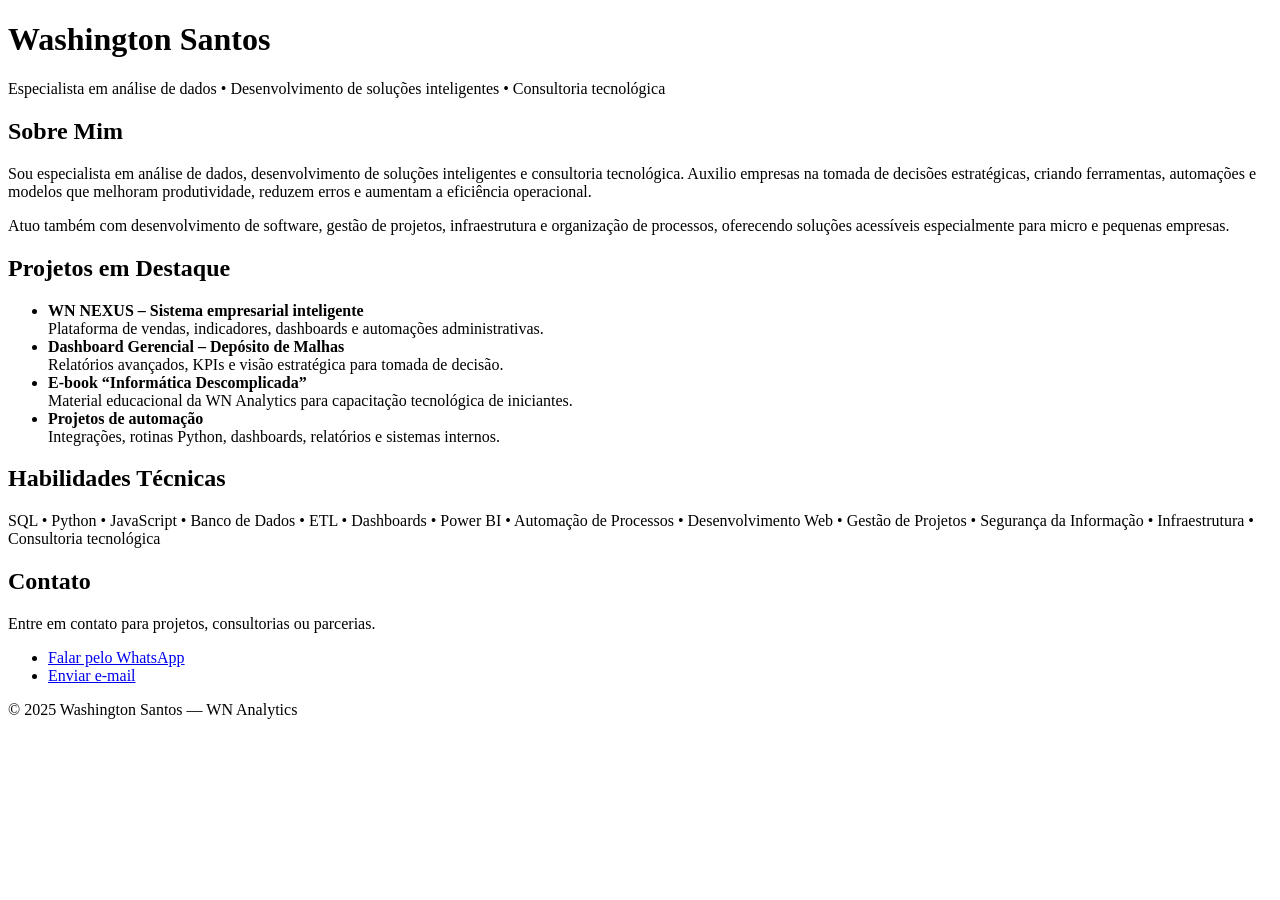
==== portfolio.html @ 23e34a41 "ajuste no portifólio" ====
<!DOCTYPE html>
<html lang="pt-BR">
  <head>
    <meta charset="UTF-8" />
    <meta name="viewport" content="width=device-width, initial-scale=1.0" />
    <title>Portfólio – Washington Santos</title>

    <!-- Fonte e CSS externo -->
    <link
      href="https://fonts.googleapis.com/css2?family=Inter:wght@300;400;500;700&display=swap"
      rel="stylesheet"
    />
    <link rel="stylesheet" href="portfolio.css" />
  </head>

  <body>
    <!-- Cabeçalho -->
    <header>
      <div class="container">
        <h1>Washington Santos</h1>
        <p>
          Especialista em análise de dados • Desenvolvimento de soluções
          inteligentes • Consultoria tecnológica
        </p>
      </div>
    </header>

    <!-- Conteúdo -->
    <main class="container">
      <!-- Sobre Mim -->
      <section>
        <h2>Sobre Mim</h2>
        <p>
          Sou especialista em análise de dados, desenvolvimento de soluções
          inteligentes e consultoria tecnológica. Auxilio empresas na tomada de
          decisões estratégicas, criando ferramentas, automações e modelos que
          melhoram produtividade, reduzem erros e aumentam a eficiência
          operacional.
        </p>

        <p>
          Atuo também com desenvolvimento de software, gestão de projetos,
          infraestrutura e organização de processos, oferecendo soluções
          acessíveis especialmente para micro e pequenas empresas.
        </p>
      </section>

      <!-- Projetos em Destaque -->
      <section>
        <h2>Projetos em Destaque</h2>

        <ul>
          <li>
            <strong>WN NEXUS – Sistema empresarial inteligente</strong><br />
            Plataforma de vendas, indicadores, dashboards e automações
            administrativas.
          </li>

          <li>
            <strong>Dashboard Gerencial – Depósito de Malhas</strong><br />
            Relatórios avançados, KPIs e visão estratégica para tomada de
            decisão.
          </li>

          <li>
            <strong>E-book “Informática Descomplicada”</strong><br />
            Material educacional da WN Analytics para capacitação tecnológica de
            iniciantes.
          </li>

          <li>
            <strong>Projetos de automação</strong><br />
            Integrações, rotinas Python, dashboards, relatórios e sistemas
            internos.
          </li>
        </ul>
      </section>

      <!-- Habilidades -->
      <section>
        <h2>Habilidades Técnicas</h2>
        <p>
          SQL • Python • JavaScript • Banco de Dados • ETL • Dashboards • Power
          BI • Automação de Processos • Desenvolvimento Web • Gestão de Projetos
          • Segurança da Informação • Infraestrutura • Consultoria tecnológica
        </p>
      </section>

      <!-- Contato -->
      <section>
        <h2>Contato</h2>
        <p>Entre em contato para projetos, consultorias ou parcerias.</p>

        <ul>
          <li>
            <a href="https://wa.me/5581986939145" target="_blank"
              >Falar pelo WhatsApp</a
            >
          </li>
          <li><a href="mailto:wnanalytics@gmail.com">Enviar e-mail</a></li>
        </ul>
      </section>
    </main>

    <footer>© 2025 Washington Santos — WN Analytics</footer>
  </body>
</html>
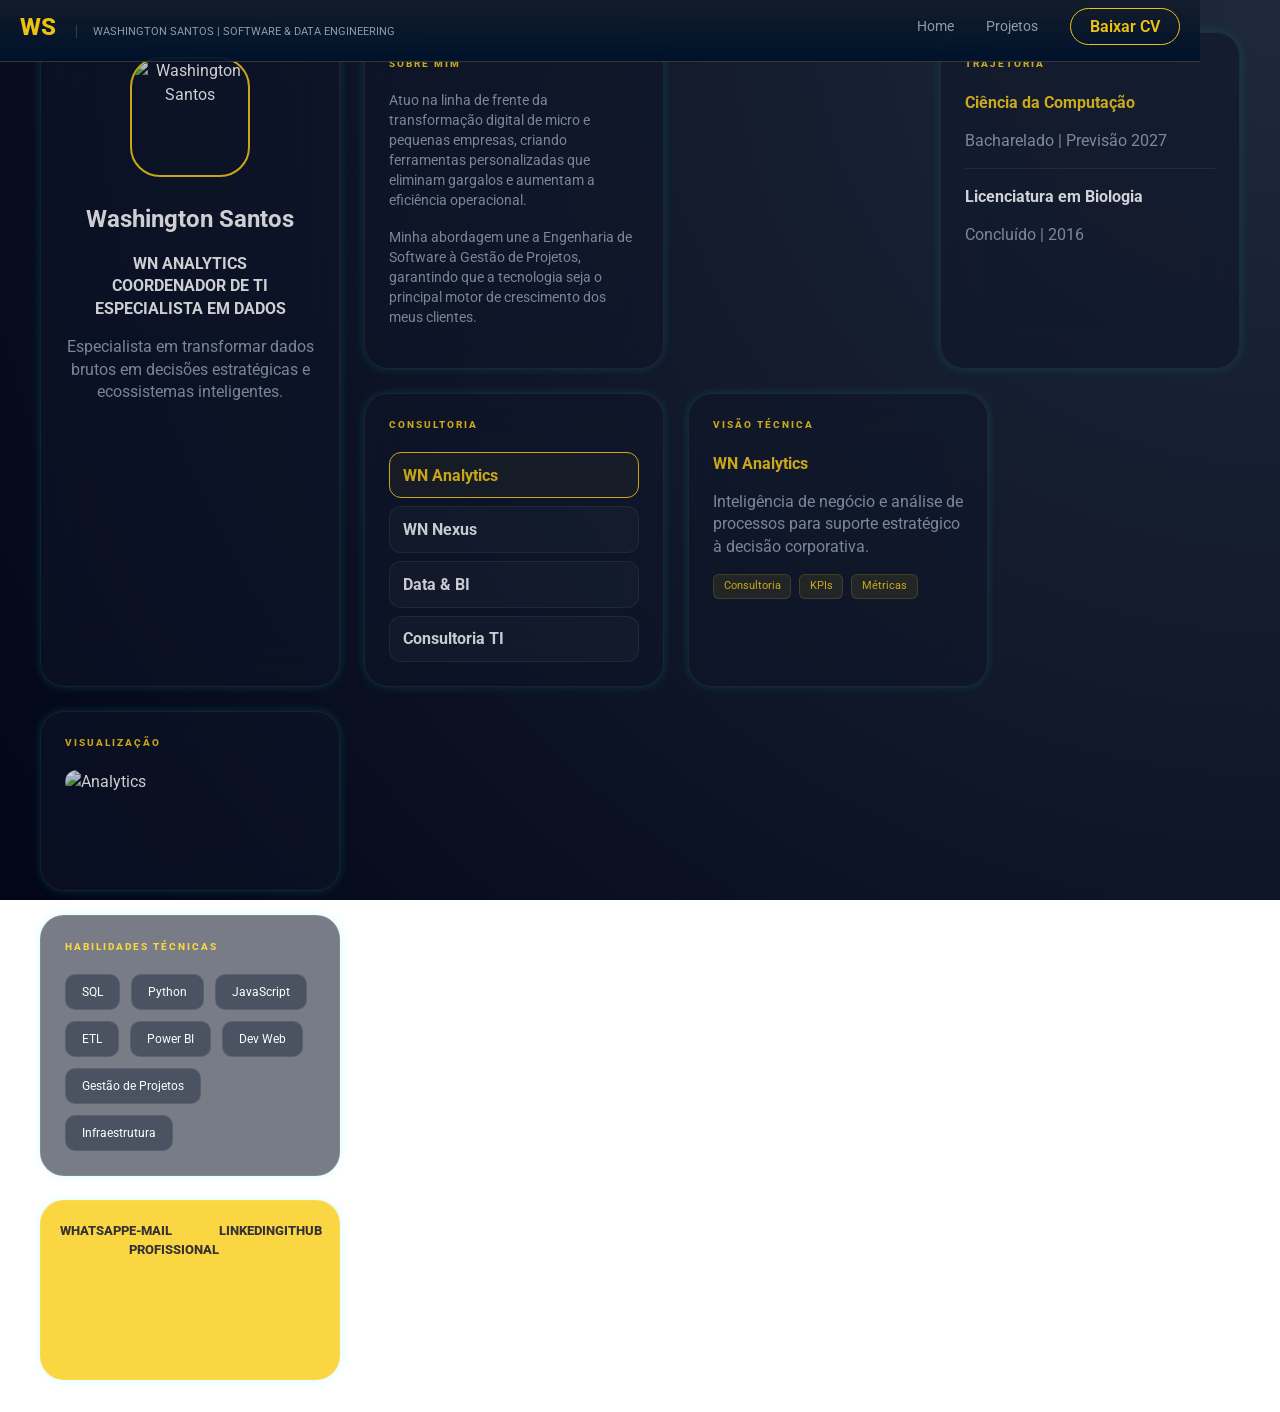
==== commit c9c84bd8: "AJUSTE PORTIFÓLIO" ====
--- a/portfolio.html
+++ b/portfolio.html
@@ -1,107 +1,130 @@
 <!DOCTYPE html>
-<html lang="pt-BR">
-  <head>
-    <meta charset="UTF-8" />
-    <meta name="viewport" content="width=device-width, initial-scale=1.0" />
-    <title>Portfólio – Washington Santos</title>
+<html lang="pt-br">
+<head>
+    <meta charset="UTF-8">
+    <meta name="viewport" content="width=device-width, initial-scale=1.0">
+    <title>Washington Santos | Software & Data Engineering</title>
+    <link href="https://fonts.googleapis.com/css2?family=Inter:wght@300;400;600;800&family=Roboto+Mono:wght@500&display=swap" rel="stylesheet">
+    <link rel="stylesheet" href="style.css">
+</head>
+<body>
 
-    <!-- Fonte e CSS externo -->
-    <link
-      href="https://fonts.googleapis.com/css2?family=Inter:wght@300;400;500;700&display=swap"
-      rel="stylesheet"
-    />
-    <link rel="stylesheet" href="portfolio.css" />
-  </head>
-
-  <body>
-    <!-- Cabeçalho -->
-    <header>
-      <div class="container">
-        <h1>Washington Santos</h1>
-        <p>
-          Especialista em análise de dados • Desenvolvimento de soluções
-          inteligentes • Consultoria tecnológica
-        </p>
-      </div>
+    <header class="navbar">
+        <div class="logo-area">
+            <span class="logo">WS</span>
+            <span class="title-divider">WASHINGTON SANTOS | SOFTWARE & DATA ENGINEERING</span>
+        </div>
+        <nav class="nav-links">
+            <a href="#">Home</a>
+            <a href="#">Projetos</a>
+            <button class="btn-cv">Baixar CV</button>
+        </nav>
     </header>
 
-    <!-- Conteúdo -->
-    <main class="container">
-      <!-- Sobre Mim -->
-      <section>
-        <h2>Sobre Mim</h2>
-        <p>
-          Sou especialista em análise de dados, desenvolvimento de soluções
-          inteligentes e consultoria tecnológica. Auxilio empresas na tomada de
-          decisões estratégicas, criando ferramentas, automações e modelos que
-          melhoram produtividade, reduzem erros e aumentam a eficiência
-          operacional.
-        </p>
+    <main class="bento-grid">
+        
+        <section class="card card-profile">
+            <div class="photo-container">
+                <img src="Img/Washington Santos.png" alt="Washington Santos" class="profile-img">
+            </div>
+            <h1>Washington Santos</h1>
+            <div class="subtitle">
+                <p>WN Analytics</p>
+                <p>Coordenador de TI</p>
+                <p>Especialista em Dados</p>
+            </div>
+            <p class="bio">Especialista em transformar dados brutos em decisões estratégicas e ecossistemas inteligentes.</p>
+        </section>
 
-        <p>
-          Atuo também com desenvolvimento de software, gestão de projetos,
-          infraestrutura e organização de processos, oferecendo soluções
-          acessíveis especialmente para micro e pequenas empresas.
-        </p>
-      </section>
+        <section class="card card-about">
+            <h2 class="label">Sobre Mim</h2>
+            <div class="about-content">
+                <p>Atuo na linha de frente da transformação digital de micro e pequenas empresas, criando ferramentas personalizadas que eliminam gargalos e aumentam a eficiência operacional.</p>
+                <p>Minha abordagem une a Engenharia de Software à Gestão de Projetos, garantindo que a tecnologia seja o principal motor de crescimento dos meus clientes.</p>
+            </div>
+        </section>
 
-      <!-- Projetos em Destaque -->
-      <section>
-        <h2>Projetos em Destaque</h2>
+        <section class="card card-education">
+            <h2 class="label">Trajetória</h2>
+            <div class="edu-item">
+                <h3 class="gold">Ciência da Computação</h3>
+                <p class="edu-meta">Bacharelado | Previsão 2027</p>
+            </div>
+            <div class="edu-divider"></div>
+            <div class="edu-item">
+                <h3>Licenciatura em Biologia</h3>
+                <p class="edu-meta">Concluído | 2016</p>
+            </div>
+        </section>
 
-        <ul>
-          <li>
-            <strong>WN NEXUS – Sistema empresarial inteligente</strong><br />
-            Plataforma de vendas, indicadores, dashboards e automações
-            administrativas.
-          </li>
+        <section class="card card-menu-projects">
+            <h2 class="label">Consultoria</h2>
+            <nav class="lista-clicavel">
+                <button class="project-btn active" onclick="showProject('analytics')">WN Analytics</button>
+                <button class="project-btn" onclick="showProject('nexus')">WN Nexus</button>
+                <button class="project-btn" onclick="showProject('bi')">Data & BI</button>
+                <button class="project-btn" onclick="showProject('infra')">Consultoria TI</button>
+            </nav>
+        </section>
 
-          <li>
-            <strong>Dashboard Gerencial – Depósito de Malhas</strong><br />
-            Relatórios avançados, KPIs e visão estratégica para tomada de
-            decisão.
-          </li>
+        <section class="card card-detalhes-tecnicos">
+            <h2 class="label">Visão Técnica</h2>
+            <div id="project-details">
+                <h3 class="gold">WN Analytics</h3>
+                <p class="project-desc">Inteligência de negócio e análise de processos para suporte estratégico à decisão corporativa.</p>
+                <div class="tech-stack-projeto">
+                    <div class="tags-mini">
+                        <span>Consultoria</span><span>KPIs</span><span>Métricas</span>
+                    </div>
+                </div>
+            </div>
+        </section>
 
-          <li>
-            <strong>E-book “Informática Descomplicada”</strong><br />
-            Material educacional da WN Analytics para capacitação tecnológica de
-            iniciantes.
-          </li>
+        <section class="card card-galeria">
+            <h2 class="label">Visualização</h2>
+            <div id="project-gallery" class="photo-grid">
+                <img src="Img/analytics-view.png" alt="Analytics" class="gallery-img">
+            </div>
+        </section>
 
-          <li>
-            <strong>Projetos de automação</strong><br />
-            Integrações, rotinas Python, dashboards, relatórios e sistemas
-            internos.
-          </li>
-        </ul>
-      </section>
+        <section class="card card-stack">
+            <h2 class="label">Habilidades Técnicas</h2>
+            <div class="tags-container">
+                <span>SQL</span><span>Python</span><span>JavaScript</span><span>ETL</span><span>Power BI</span>
+                <span>Dev Web</span><span>Gestão de Projetos</span><span>Infraestrutura</span>
+            </div>
+        </section>
 
-      <!-- Habilidades -->
-      <section>
-        <h2>Habilidades Técnicas</h2>
-        <p>
-          SQL • Python • JavaScript • Banco de Dados • ETL • Dashboards • Power
-          BI • Automação de Processos • Desenvolvimento Web • Gestão de Projetos
-          • Segurança da Informação • Infraestrutura • Consultoria tecnológica
-        </p>
-      </section>
+        <section class="card card-redes-footer">
+            <div class="redes-content">
+                <a href="#">WhatsApp</a>
+                <a href="#">E-mail Profissional</a>
+                <a href="#">LinkedIn</a>
+                <a href="#">GitHub</a>
+            </div>
+        </section>
 
-      <!-- Contato -->
-      <section>
-        <h2>Contato</h2>
-        <p>Entre em contato para projetos, consultorias ou parcerias.</p>
-
-        <ul>
-          <li>
-            <a href="https://wa.me/5581986939145" target="_blank"
-              >Falar pelo WhatsApp</a
-            >
-          </li>
-          <li><a href="mailto:wnanalytics@gmail.com">Enviar e-mail</a></li>
-        </ul>
-      </section>
     </main>
 
-    <footer>© 2025 Washington Santos — WN Analytics</footer>
-  </body>
-</html>
+    <script>
+        function showProject(name) {
+            const details = document.getElementById('project-details');
+            const gallery = document.getElementById('project-gallery');
+            document.querySelectorAll('.project-btn').forEach(btn => btn.classList.remove('active'));
+            event.currentTarget.classList.add('active');
+
+            const data = {
+                analytics: { title: "WN Analytics", desc: "Inteligência de negócio e análise estratégica corporativa.", tags: ["Métricas", "Processos"], img: "Img/analytics-view.png" },
+                nexus: { title: "WN Nexus", desc: "Sistema empresarial focado em Engenharia de Software e Gestão.", tags: ["Python", "SQL", "Flet"], img: "Img/nexus-view.png" },
+                bi: { title: "Data & BI", desc: "Soluções de ETL e dashboards de alta performance.", tags: ["Power BI", "Python", "ETL"], img: "Img/bi-view.png" },
+                infra: { title: "Consultoria TI", desc: "Estruturação de infraestrutura e segurança da informação.", tags: ["Infra", "Segurança"], img: "Img/infra-view.png" }
+            };
+
+            const p = data[name];
+            details.innerHTML = `<h3 class="gold">${p.title}</h3><p class="project-desc">${p.desc}</p>
+                <div class="tags-mini">${p.tags.map(t => `<span>${t}</span>`).join('')}</div>`;
+            gallery.innerHTML = `<img src="${p.img}" alt="${p.title}" class="gallery-img">`;
+        }
+    </script>
+</body>
+</html>
--- a/style.css
+++ b/style.css
@@ -0,0 +1,883 @@
+@import url("https://fonts.googleapis.com/css2?family=Roboto:wght@100;300;400;500;700&display=swap");
+
+/* ========================== */
+/* Variáveis e Reset Básico  */
+/* ========================== */
+:root {
+  --cor-fundo: #272729;
+  --cor-hover: #f58634;
+  --cor-fonte: #ffffff;
+  --cor-fonte-login-pg1: #fffefe;
+  --cor-caixa-login: rgba(0, 0, 0, 0.65);
+  --cor-card-depoimentos: #031336;
+  --cor-navbar: #00132c;
+  --cor-fontesecundaria: #5f4918;
+  --cor-bordas: #00060e;
+  --tamanho-fonte-raiz: 16px;
+  --cor-dias-calendar: #007bff;
+  --cor-btn-close-menu: #ff0000;
+}
+
+* {
+  margin: 0;
+  padding: 0;
+  box-sizing: border-box;
+  font-family: "Roboto", sans-serif;
+  font-size: 1rem;
+  color: var(--cor-fonte);
+}
+
+/* ========================== */
+/* Corpo                      */
+/* ========================== */
+body {
+  background: var(--cor-fundo) url("imagens/Fundo site1.png") no-repeat center
+    center fixed;
+  background-size: cover;
+  line-height: 1.6;
+  padding-top: 80px; /* Mantém o padding para o header fixo */
+}
+
+/* ========================== */
+/* Header fixo animado        */
+/* ========================== */
+header {
+  background-color: var(--cor-fundo);
+  background-image: linear-gradient(
+    to bottom,
+    var(--cor-fundo),
+    var(--cor-navbar)
+  );
+  background-size: 100% 200%;
+  background-position: 0% 100%;
+  animation: header 5s infinite;
+  padding: 8px 20px;
+  position: fixed;
+  top: 0;
+  left: 0; /* Alterado para 0 */
+  transform: none; /* Removido translateX(-50%) */
+  width: 100%; /* Alterado para 100% */
+  /* Removido max-width: 100%; que era redundante com width: 100% */
+  z-index: 1000;
+  display: flex;
+  align-items: center;
+  justify-content: space-between; /* Mantido para desktop */
+  opacity: 95%;
+  border-radius: 0; /* Ajustado para 0, se quiser borda, coloque no container interno */
+}
+
+@keyframes header {
+  0% {
+    background-position: 0% 100%;
+  }
+  50% {
+    background-position: 0% 0%;
+  }
+  100% {
+    background-position: 0% 100%;
+  }
+}
+
+/* ========================== */
+/* Header: conteúdo interno   */
+/* ========================== */
+header .container {
+  width: 100%; /* Permite que o container interno use 100% da largura do header */
+  height: 50px;
+  display: flex;
+  align-items: center;
+  justify-content: space-between;
+  flex-wrap: nowrap; /* Mantém tudo na mesma linha em desktop */
+  max-width: 1200px; /* Limita a largura máxima do conteúdo do header */
+  margin: 0 auto; /* Centraliza o container interno */
+}
+
+.logo img {
+  height: 90px; /* Ajustado para um tamanho mais razoável em desktop, pode ajustar conforme necessário */
+  width: auto;
+}
+
+.caixa-menu {
+  display: flex;
+  justify-content: center;
+  flex: 1; /* Permite que o menu ocupe o espaço restante para centralização */
+  height: 28px;
+  /* width: 90%; removido, flex: 1 já gerencia a largura */
+}
+
+.caixa-menu ul {
+  list-style: none;
+  display: flex;
+  gap: 20px;
+}
+
+.caixa-menu ul li a {
+  color: var(--cor-fonte);
+  font-weight: 700;
+  text-decoration: none;
+  text-transform: uppercase;
+  font-size: 20px;
+  padding: 5px 10px;
+  border-radius: 8px;
+  transition: background-color 0.3s ease, color 0.3s ease;
+}
+
+.caixa-menu ul li a:hover {
+  background-color: var(--cor-hover);
+  color: var(--cor-navbar);
+}
+
+.redes-sociais {
+  display: flex;
+  align-items: center;
+  gap: 15px;
+}
+
+.redes-sociais img {
+  height: 40px;
+  width: auto;
+  cursor: pointer;
+  filter: brightness(0.9);
+  transition: filter 0.3s ease;
+}
+
+.redes-sociais img:hover {
+  filter: brightness(1.3);
+}
+
+/* ========================== */
+/* Hero Section               */
+/* ========================== */
+section.hero {
+  margin-top: -60px;
+  text-align: center;
+  padding: 80px 20px;
+}
+
+section.hero h2 {
+  font-size: 2.5rem;
+  margin-bottom: 20px;
+}
+
+section.hero p {
+  font-size: 1.25rem;
+  margin-bottom: 30px;
+}
+
+/* ========================== */
+/* Grade de largada           */
+/* ========================== */
+.grid-largada {
+  display: flex;
+  flex-direction: column;
+  align-items: center;
+  gap: 30px;
+  padding: 40px 20px;
+}
+
+.linha {
+  display: flex;
+  justify-content: center;
+  gap: 40px;
+  width: 100%;
+}
+
+.piloto {
+  display: flex;
+  flex-direction: column;
+  align-items: center;
+  width: 40%;
+}
+
+.piloto img {
+  width: 100%;
+  border-radius: 8px;
+  box-shadow: 0 0 10px rgba(3, 233, 244, 0.3);
+  transition: transform 0.3s ease;
+}
+
+.piloto img:hover {
+  transform: scale(1.05);
+}
+
+.legenda {
+  margin-top: 10px;
+  font-weight: 500;
+  text-align: justify;
+  color: var(--cor-fonte);
+}
+
+.offset {
+  margin-top: 40px;
+}
+
+/* ========================== */
+/* Botões gerais              */
+/* ========================== */
+.btn,
+button[type="submit"],
+input[type="submit"] {
+  background-color: var(--cor-hover);
+  color: var(--cor-navbar);
+  padding: 15px 30px;
+  font-weight: 700;
+  text-transform: uppercase;
+  border: none;
+  border-radius: 8px;
+  cursor: pointer;
+  transition: background-color 0.3s ease, color 0.3s ease;
+}
+
+.btn:hover,
+button[type="submit"]:hover,
+input[type="submit"]:hover {
+  background-color: var(--cor-fundo);
+  color: var(--cor-hover);
+}
+
+/* ========================== */
+/* Seções e Cards             */
+/* ========================== */
+.section {
+  padding: 60px 20px;
+  max-width: 1200px;
+  margin: 0 auto;
+  /* opacity: 200%; remova ou defina para 1 (100%) se quiser opacidade normal */
+}
+
+.section h2 {
+  font-size: 2rem;
+  margin-bottom: 25px;
+  text-align: center;
+}
+
+.cards {
+  display: flex;
+  justify-content: center;
+  gap: 30px;
+  flex-wrap: wrap;
+}
+
+.card {
+  background-color: var(--cor-card-depoimentos);
+  border-radius: 12px;
+  padding: 25px 30px;
+  width: 300px;
+  box-shadow: 0 0 10px rgba(3, 233, 244, 0.2);
+  transition: transform 0.3s ease;
+  opacity: 80%;
+}
+
+.card h3 {
+  margin-bottom: 15px;
+  font-weight: 700;
+}
+
+.card p {
+  font-size: 1rem;
+  line-height: 1.4;
+}
+
+.card:hover {
+  transform: translateY(-10px);
+}
+
+/* ========================== */
+/* Depoimentos                */
+/* ========================== */
+.section.light {
+  margin-top: 20px;
+  background-color: var(--cor-caixa-login);
+  border-radius: 12px;
+  max-width: 90%;
+}
+
+blockquote {
+  font-style: italic;
+  font-size: 1.25rem;
+  max-width: 700px;
+  margin: 0 auto;
+  color: var(--cor-fonte);
+  border-left: 5px solid var(--cor-hover);
+  padding-left: 20px;
+}
+
+cite {
+  display: block;
+  margin-top: 10px;
+  font-weight: 700;
+  text-align: right;
+}
+
+/* ========================== */
+/* Formulário de contato      */
+/* ========================== */
+form {
+  max-width: 600px;
+  margin: 0 auto;
+  display: flex;
+  flex-direction: column;
+  gap: 15px;
+}
+
+form input,
+form textarea {
+  width: 100%;
+  padding: 15px 20px;
+  border-radius: 8px;
+  border: none;
+  background-color: #0f1c2c;
+  color: white;
+  font-size: 1rem;
+  font-family: "Roboto", sans-serif;
+  resize: vertical;
+}
+
+form input::placeholder,
+form textarea::placeholder {
+  color: #ccc;
+}
+
+textarea {
+  min-height: 120px;
+}
+
+/* ========================== */
+/* Menu hamburguer e overlay  */
+/* ========================== */
+.menu-toggle {
+  display: none; /* Escondido por padrão, mostrado em mobile */
+  flex-direction: column;
+  cursor: pointer;
+  /* position: relative; Adicione se precisar posicioná-lo com z-index acima de outros elementos em mobile */
+  z-index: 1001; /* Garante que ele fique acima de outros elementos quando ativo */
+  padding: 5px; /* Adicionado para facilitar o clique em telas pequenas */
+}
+
+.menu-toggle span {
+  height: 3px;
+  width: 25px;
+  background: var(--cor-fonte);
+  margin-bottom: 5px;
+  border-radius: 5px;
+}
+
+.menu-overlay {
+  position: fixed;
+  top: 0;
+  left: 0;
+  width: 100%;
+  height: 100vh;
+  background-color: var(--cor-navbar);
+  color: white;
+  display: none; /* Escondido por padrão, ativado via JS */
+  flex-direction: column;
+  justify-content: center;
+  align-items: center;
+  z-index: 999; /* Abaixo do menu-toggle, mas acima do conteúdo principal */
+}
+
+.menu-overlay ul {
+  list-style: none;
+  padding: 0;
+}
+
+.menu-overlay ul li {
+  margin: 20px 0;
+}
+
+.menu-overlay ul li a {
+  text-decoration: none;
+  font-size: 22px;
+  color: white;
+  padding: 10px 20px; /* Aumenta a área clicável */
+  display: block; /* Garante que o padding funcione */
+  transition: background-color 0.3s ease;
+}
+
+.menu-overlay ul li a:hover {
+  background-color: var(--cor-hover);
+}
+
+.blur-bg {
+  display: none; /* Escondido por padrão, ativado via JS */
+  position: fixed;
+  top: 0;
+  left: 0;
+  backdrop-filter: blur(6px);
+  -webkit-backdrop-filter: blur(6px);
+  width: 100%;
+  height: 100vh;
+  z-index: 998; /* Abaixo do overlay */
+}
+
+/* ========================== */
+/* Footer                     */
+/* ========================== */
+footer {
+  background-color: var(--cor-caixa-login);
+  padding: 20px 0;
+  text-align: center;
+  border-radius: 0 0 12px 12px;
+  margin-top: 40px;
+  font-size: 0.9rem;
+  color: var(--cor-fonte);
+}
+
+/* ========================== */
+/* Textos em parágrafos       */
+/* ========================== */
+.sobre-texto p {
+  text-indent: 2em;
+  margin-bottom: 1.5em;
+  text-align: justify;
+  line-height: 1.8;
+}
+
+/* ========================== */
+/* Responsividade             */
+/* ========================== */
+
+/* Para telas até 992px (Laptop) - Ajuste o breakpoint conforme sentir necessidade */
+@media (max-width: 992px) {
+  .caixa-menu ul {
+    gap: 15px; /* Reduz o espaçamento do menu */
+    font-size: 14px; /* Opcional: Reduz o tamanho da fonte do menu */
+  }
+
+  .redes-sociais img {
+    width: 24px;
+    height: 24px;
+  }
+
+  .logo img {
+    height: 50px; /* Reduz o tamanho do logo */
+  }
+
+  section.hero h2 {
+    font-size: 2.2rem;
+  }
+
+  section.hero p {
+    font-size: 1.1rem;
+  }
+}
+
+/* Para telas até 768px (Tablet em retrato, Mobile em paisagem) */
+@media (max-width: 768px) {
+  /* Ajustes no Header */
+  header .container {
+    flex-direction: row; /* Mantém logo, hamburguer e redes sociais na mesma linha */
+    justify-content: space-between; /* Distribui-os */
+    flex-wrap: nowrap; /* Impede que eles quebrem a linha */
+    padding: 0 15px; /* Ajusta o padding interno do container */
+    height: auto; /* Deixa a altura se ajustar ao conteúdo */
+  }
+
+  .logo img {
+    height: 45px; /* Reduz o tamanho do logo para mobile */
+  }
+
+  .caixa-menu {
+    display: none; /* Esconde o menu de navegação padrão */
+  }
+
+  .menu-toggle {
+    display: flex; /* Mostra o ícone do menu hamburguer */
+    order: 2; /* Coloca o menu hamburguer no centro do header mobile, se desejar */
+    /* Remova order se preferir que ele fique na posição natural do flexbox */
+  }
+
+  .logo {
+    order: 1; /* Garante que o logo fique na esquerda */
+  }
+
+  .redes-sociais {
+    order: 3; /* Garante que as redes sociais fiquem na direita */
+    gap: 10px; /* Reduz o espaçamento das redes sociais */
+  }
+  .redes-sociais img {
+    width: 22px;
+    height: 22px;
+  }
+
+  /* Ajustes gerais de layout */
+  .section {
+    padding: 40px 15px; /* Reduz o padding das seções */
+  }
+
+  .linha {
+    flex-direction: column; /* Coloca os itens da "linha" em coluna */
+    align-items: center; /* Centraliza os itens na coluna */
+    gap: 20px; /* Reduz o espaçamento */
+  }
+
+  .piloto {
+    width: 90%; /* Aumenta a largura do piloto para ocupar mais espaço */
+  }
+
+  .offset {
+    margin-top: 20px; /* Ajusta o margin-top */
+  }
+
+  .cards {
+    flex-direction: column; /* Coloca os cards em coluna */
+    align-items: center; /* Centraliza os cards */
+    gap: 20px; /* Reduz o espaçamento */
+  }
+
+  .card {
+    width: 90%; /* Aumenta a largura dos cards para ocupar mais espaço */
+    padding: 20px; /* Ajusta o padding dos cards */
+  }
+
+  blockquote {
+    font-size: 1rem; /* Reduz o tamanho da fonte do bloco de citação */
+    padding-left: 15px; /* Ajusta o padding */
+  }
+
+  form {
+    max-width: 90%; /* Aumenta a largura do formulário */
+  }
+
+  form input,
+  form textarea {
+    padding: 12px 15px; /* Ajusta o padding dos campos do formulário */
+  }
+
+  section.hero h2 {
+    font-size: 2rem; /* Reduz o tamanho da fonte do título hero */
+  }
+
+  section.hero p {
+    font-size: 1rem; /* Reduz o tamanho da fonte do parágrafo hero */
+  }
+}
+
+/* Para telas menores que 480px (Mobile pequeno) */
+@media (max-width: 480px) {
+  body {
+    padding-top: 50px; /* Ajusta o padding superior para um header menor */
+  }
+
+  header {
+    padding: 3px 50px; /* Reduz o padding do header */
+  }
+
+  .logo img {
+    height: 40px; /* Reduz ainda mais o tamanho do logo */
+    text-align: left;
+  }
+
+  .redes-sociais img {
+    width: 30px;
+    height: 30px;
+    text-align: right;
+  }
+
+  .menu-toggle span {
+    width: 20px; /* Reduz o tamanho do ícone hamburguer */
+    height: 2px;
+    margin-bottom: 4px;
+  }
+
+  section.hero h2 {
+    font-size: 1.8rem;
+  }
+
+  section.hero p {
+    font-size: 0.9rem;
+  }
+
+  .section {
+    padding: 30px 10px; /* Reduz o padding das seções */
+  }
+
+  .piloto {
+    width: 95%; /* Ocupa ainda mais espaço */
+  }
+
+  .card {
+    width: 95%; /* Ocupa ainda mais espaço */
+  }
+
+  blockquote {
+    font-size: 0.9rem;
+  }
+
+  footer {
+    padding: 15px 0;
+    font-size: 0.8rem;
+  }
+
+  .menu-overlay ul li a {
+    font-size: 18px; /* Reduz o tamanho da fonte do menu overlay */
+    padding: 8px 15px;
+  }
+}
+
+/* Estilo para o botão de fechar */
+.close-menu {
+  background-color: rgba(
+    255,
+    255,
+    255,
+    0.2
+  ); /* Fundo branco semitransparente */
+  border-radius: 50%; /* Para deixá-lo redondo */
+  width: 50px; /* Largura para o círculo */
+  height: 50px; /* Altura para o círculo */
+  display: flex; /* Para centralizar o 'X' dentro do círculo */
+  justify-content: center;
+  align-items: center;
+  padding: 0; /* Remover padding padrão se for usar width/height fixos */
+  border: 2px solid var(--cor-fonte); /* Borda fina com a cor da fonte */
+}
+
+.close-menu:hover {
+  color: var(--cor-hover); /* Cor ao passar o mouse */
+  transform: rotate(90deg); /* Efeito de rotação ao passar o mouse */
+  background-color: var(--cor-hover); /* Sua cor de hover, ou outra cor */
+  border-color: var(--cor-hover); /* Mudar a cor da borda no hover */
+}
+
+.close-menu svg {
+  width: 100%; /* Ajusta o ícone ao tamanho do botão */
+  height: 100%;
+  fill: currentColor; /* Faz o SVG herdar a cor do pai (.close-menu) */
+}
+
+@media (max-width: 480px) {
+  .close-menu {
+    font-size: 2rem; /* Reduz o tamanho do X em telas muito pequenas */
+    top: 15px;
+    right: 15px;
+  }
+
+  /* ===== ESTILO GLOBAL ===== */
+
+  body {
+    margin: 0;
+    font-family: "Inter", sans-serif;
+    background: #001f3f url("img/bg-network.png") no-repeat center center fixed;
+    background-size: cover;
+    color: white;
+  }
+
+  .container {
+    width: 90%;
+    max-width: 1100px;
+    margin: 0 auto;
+  }
+
+  /* ===== CABEÇALHO ===== */
+
+  header {
+    width: 100%;
+    background: rgba(0, 0, 0, 0.5);
+    padding: 20px 0;
+    position: sticky;
+    top: 0;
+    z-index: 100;
+  }
+
+  header h1 {
+    margin: 0;
+    font-size: 32px;
+    font-weight: 700;
+  }
+
+  header p {
+    margin-top: 5px;
+    opacity: 0.8;
+    font-size: 15px;
+  }
+
+  /* ===== SEÇÕES ===== */
+
+  section {
+    margin: 60px 0;
+    padding-bottom: 20px;
+    border-bottom: 1px solid rgba(255, 255, 255, 0.2);
+  }
+
+  h2 {
+    margin-bottom: 10px;
+    font-size: 26px;
+    font-weight: 700;
+  }
+
+  p {
+    line-height: 1.7;
+    font-size: 16px;
+  }
+
+  /* ===== LISTAS ===== */
+
+  ul {
+    list-style: none;
+    padding-left: 0;
+    margin-top: 15px;
+  }
+
+  ul li {
+    margin-bottom: 12px;
+    display: flex;
+    align-items: flex-start;
+    line-height: 1.6;
+  }
+
+  ul li::before {
+    content: "➤";
+    color: #00d1ff;
+    margin-right: 10px;
+    padding-top: 2px;
+    font-size: 14px;
+  }
+
+  /* ===== LINKS ===== */
+
+  a {
+    color: #00c3ff;
+    text-decoration: none;
+    font-weight: 500;
+  }
+
+  a:hover {
+    color: #00eaff;
+  }
+
+  /* ===== RODAPÉ ===== */
+
+  footer {
+    text-align: center;
+    padding: 40px 0;
+    opacity: 0.7;
+    font-size: 14px;
+  }
+
+  /* ===== RESPONSIVIDADE ===== */
+
+  @media (max-width: 700px) {
+    header h1 {
+      font-size: 26px;
+    }
+
+    h2 {
+      font-size: 22px;
+    }
+
+    p,
+    ul li {
+      font-size: 15px;
+    }
+  }
+ 
+}
+
+:root {
+    --bg: #020617;
+    --card: rgba(15, 23, 42, 0.7);
+    --gold: #facc15;
+    --text: #f8fafc;
+    --sub: #94a3b8;
+    --border: rgba(255, 255, 255, 0.08);
+    --radius: 24px;
+    --transition: all 0.4s ease;
+}
+
+* { margin: 0; padding: 0; box-sizing: border-box; }
+
+body {
+    background: radial-gradient(circle at top right, #1e293b, var(--bg));
+    background-attachment: fixed;
+    color: var(--text);
+    font-family: 'Inter', sans-serif;
+    line-height: 1.5;
+    padding: 2rem;
+}
+
+/* NAVBAR */
+.navbar {
+    max-width: 1200px;
+    margin: 0 auto 3rem;
+    display: flex;
+    justify-content: space-between;
+    align-items: center;
+    border-bottom: 1px solid var(--border);
+    padding-bottom: 1rem;
+}
+.logo { font-size: 1.5rem; font-weight: 800; color: var(--gold); }
+.title-divider { font-size: 0.7rem; color: var(--sub); text-transform: uppercase; margin-left: 1rem; padding-left: 1rem; border-left: 1px solid #334155; }
+.nav-links { display: flex; gap: 2rem; align-items: center; }
+.nav-links a { text-decoration: none; color: var(--sub); font-size: 0.85rem; }
+.btn-cv { background: transparent; border: 1px solid var(--gold); color: var(--gold); padding: 0.5rem 1.2rem; border-radius: 50px; font-weight: 600; cursor: pointer; }
+
+/* GRID PRINCIPAL */
+.bento-grid {
+    max-width: 1200px;
+    margin: 0 auto;
+    display: grid;
+    grid-template-columns: repeat(4, 1fr);
+    grid-auto-rows: minmax(180px, auto);
+    gap: 1.5rem;
+}
+
+.card {
+    background: var(--card);
+    backdrop-filter: blur(20px);
+    border: 1px solid var(--border);
+    border-radius: var(--radius);
+    padding: 1.5rem;
+    transition: var(--transition);
+}
+.card:hover { border-color: rgba(250, 204, 21, 0.3); transform: translateY(-5px); }
+
+/* PERFIL */
+.card-profile { grid-row: span 2; text-align: center; }
+.photo-container { width: 120px; height: 120px; margin: 0 auto 1.5rem; border-radius: 30px; overflow: hidden; border: 2px solid var(--gold); }
+.profile-img { width: 100%; height: 100%; object-fit: cover; }
+.card-profile h1 { font-size: 1.5rem; margin-bottom: 1rem; }
+.subtitle { color: var(--gold); font-size: 0.8rem; font-weight: 700; text-transform: uppercase; margin-bottom: 1rem; }
+.bio { font-size: 0.85rem; color: var(--sub); }
+
+/* SOBRE E EDUCAÇÃO */
+.card-about { grid-column: span 2; }
+.about-content p { font-size: 0.9rem; margin-bottom: 1rem; color: var(--sub); }
+.card-education { grid-column: span 1; }
+.edu-meta { font-size: 0.75rem; color: var(--sub); }
+.edu-divider { height: 1px; background: var(--border); margin: 1rem 0; }
+
+/* SEÇÃO DE PROJETOS */
+.card-menu-projects { grid-column: span 1; }
+.lista-clicavel { display: flex; flex-direction: column; gap: 0.5rem; }
+.project-btn { background: rgba(255,255,255,0.03); border: 1px solid var(--border); padding: 0.8rem; border-radius: 12px; color: var(--text); text-align: left; font-weight: 700; cursor: pointer; }
+.project-btn.active { border-color: var(--gold); color: var(--gold); background: rgba(250, 204, 21, 0.05); }
+
+.card-detalhes-tecnicos { grid-column: span 2; }
+.project-desc { font-size: 0.9rem; color: var(--sub); margin: 0.5rem 0 1rem; }
+.tags-mini { display: flex; gap: 0.5rem; }
+.tags-mini span { background: rgba(250, 204, 21, 0.1); color: var(--gold); padding: 0.2rem 0.6rem; border-radius: 6px; font-size: 0.7rem; border: 1px solid rgba(250, 204, 21, 0.2); }
+
+.card-galeria { grid-column: span 1; }
+.gallery-img { width: 100%; border-radius: 15px; }
+
+/* RODAPÉ HABILIDADES E CONTATO */
+.card-stack { grid-column: span 4; }
+.tags-container { display: flex; gap: 0.7rem; flex-wrap: wrap; }
+.tags-container span { background: #1e293b; padding: 0.5rem 1rem; border-radius: 10px; font-size: 0.75rem; border: 1px solid var(--border); }
+
+.card-redes-footer { grid-column: span 4; background: var(--gold); padding: 1.2rem !important; }
+.redes-content { display: flex; justify-content: space-around; }
+.redes-content a { color: #000; text-decoration: none; font-weight: 800; text-transform: uppercase; font-size: 0.8rem; }
+
+/* UTILS */
+.label { font-size: 0.6rem; text-transform: uppercase; color: var(--gold); letter-spacing: 2px; font-weight: 800; margin-bottom: 1.2rem; display: block; }
+.gold { color: var(--gold); }
+
+/* MOBILE */
+@media (max-width: 900px) {
+    .bento-grid { grid-template-columns: 1fr; }
+    .card { grid-column: span 1 !important; }
+    .redes-content { flex-direction: column; gap: 1rem; text-align: center; }
+}
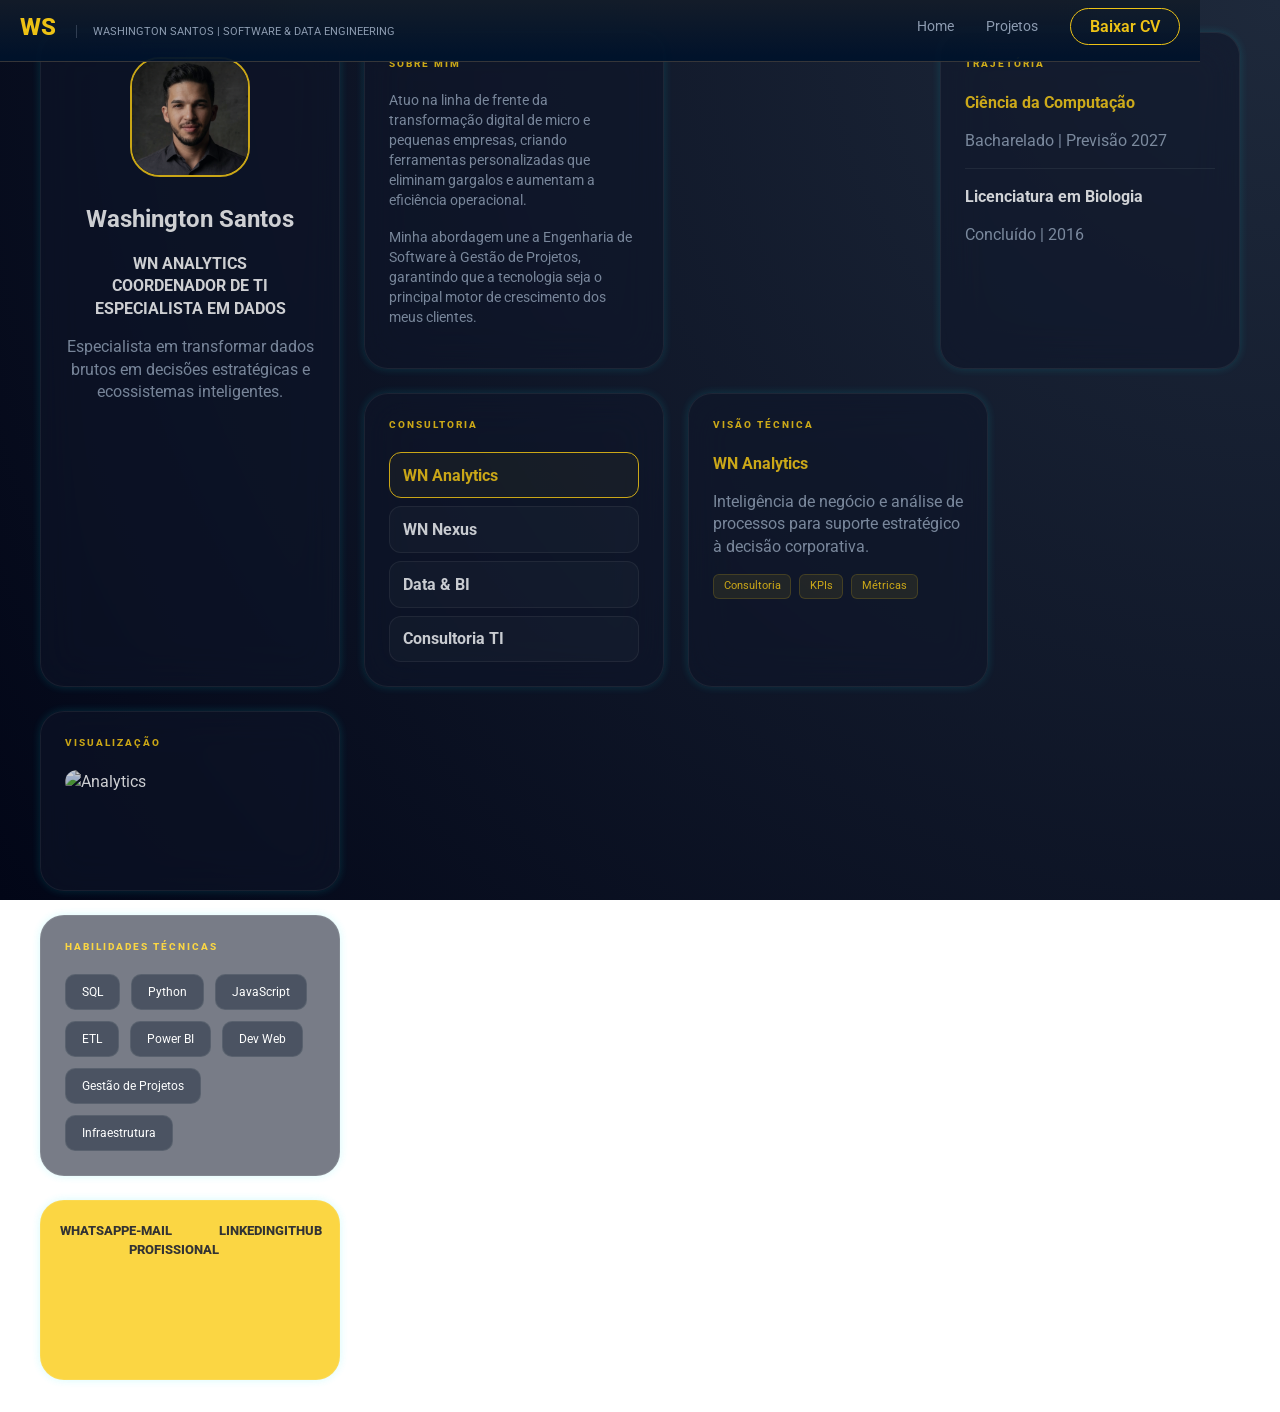
==== commit 863d81da: "ajuste" ====
--- a/portfolio.html
+++ b/portfolio.html
@@ -25,7 +25,7 @@
         
         <section class="card card-profile">
             <div class="photo-container">
-                <img src="Img/Washington Santos.png" alt="Washington Santos" class="profile-img">
+                <img src="imagens/Washington Santos.png" alt="Washington Santos" class="profile-img">
             </div>
             <h1>Washington Santos</h1>
             <div class="subtitle">
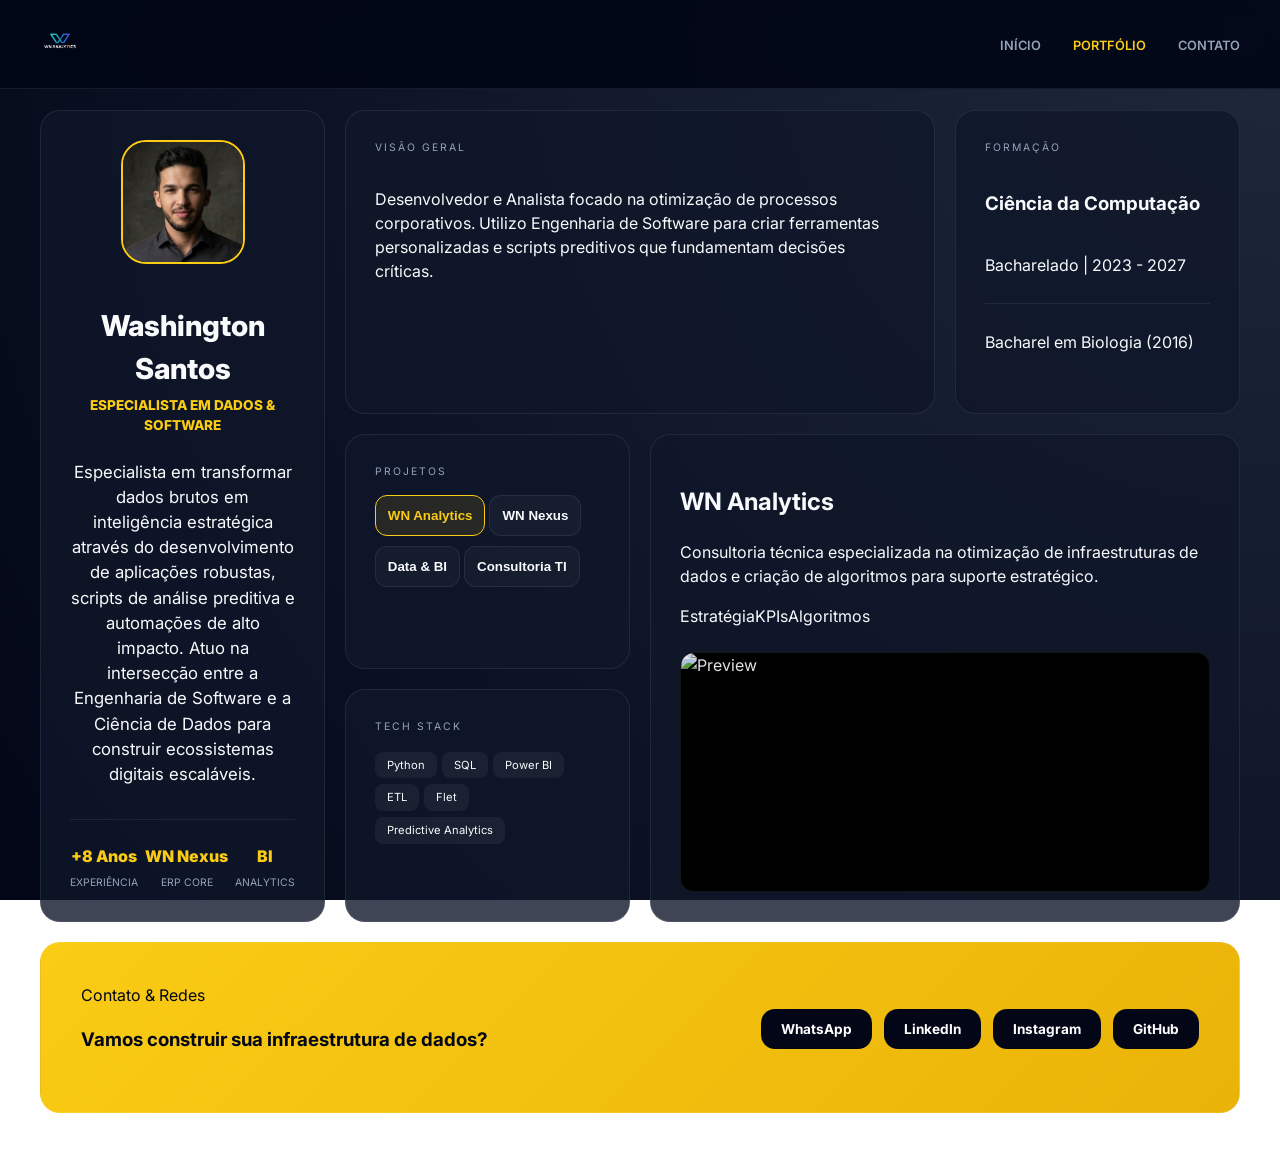
==== commit 0c1f8909: "Ajutes do portifólio" ====
--- a/portfolio.html
+++ b/portfolio.html
@@ -1,129 +1,142 @@
 <!DOCTYPE html>
-<html lang="pt-br">
+<html lang="pt-BR">
 <head>
     <meta charset="UTF-8">
     <meta name="viewport" content="width=device-width, initial-scale=1.0">
-    <title>Washington Santos | Software & Data Engineering</title>
-    <link href="https://fonts.googleapis.com/css2?family=Inter:wght@300;400;600;800&family=Roboto+Mono:wght@500&display=swap" rel="stylesheet">
-    <link rel="stylesheet" href="style.css">
+    <title>Portfólio | Washington Santos</title>
+    <link rel="stylesheet" href="styles-port.css">
+    <link href="https://fonts.googleapis.com/css2?family=Inter:wght@400;600;800&display=swap" rel="stylesheet">
 </head>
-<body>
+<body class="p-page">
 
-    <header class="navbar">
-        <div class="logo-area">
-            <span class="logo">WS</span>
-            <span class="title-divider">WASHINGTON SANTOS | SOFTWARE & DATA ENGINEERING</span>
+    <header class="p-header">
+        <div class="p-container">
+            <div class="p-logo">
+                <a href="index.html"><img src="imagens/logo fundo transparente.png" alt="WN Analytics"></a>
+            </div>
+            <nav class="p-nav">
+                <ul>
+                    <li><a href="index.html">Início</a></li>
+                    <li><a href="portfolio.html" class="p-active">Portfólio</a></li>
+                    <li><a href="index.html#contato">Contato</a></li>
+                </ul>
+            </nav>
         </div>
-        <nav class="nav-links">
-            <a href="#">Home</a>
-            <a href="#">Projetos</a>
-            <button class="btn-cv">Baixar CV</button>
-        </nav>
     </header>
 
-    <main class="bento-grid">
-        
-        <section class="card card-profile">
-            <div class="photo-container">
-                <img src="imagens/Washington Santos.png" alt="Washington Santos" class="profile-img">
-            </div>
-            <h1>Washington Santos</h1>
-            <div class="subtitle">
-                <p>WN Analytics</p>
-                <p>Coordenador de TI</p>
-                <p>Especialista em Dados</p>
-            </div>
-            <p class="bio">Especialista em transformar dados brutos em decisões estratégicas e ecossistemas inteligentes.</p>
-        </section>
-
-        <section class="card card-about">
-            <h2 class="label">Sobre Mim</h2>
-            <div class="about-content">
-                <p>Atuo na linha de frente da transformação digital de micro e pequenas empresas, criando ferramentas personalizadas que eliminam gargalos e aumentam a eficiência operacional.</p>
-                <p>Minha abordagem une a Engenharia de Software à Gestão de Projetos, garantindo que a tecnologia seja o principal motor de crescimento dos meus clientes.</p>
-            </div>
-        </section>
-
-        <section class="card card-education">
-            <h2 class="label">Trajetória</h2>
-            <div class="edu-item">
-                <h3 class="gold">Ciência da Computação</h3>
-                <p class="edu-meta">Bacharelado | Previsão 2027</p>
-            </div>
-            <div class="edu-divider"></div>
-            <div class="edu-item">
-                <h3>Licenciatura em Biologia</h3>
-                <p class="edu-meta">Concluído | 2016</p>
-            </div>
-        </section>
-
-        <section class="card card-menu-projects">
-            <h2 class="label">Consultoria</h2>
-            <nav class="lista-clicavel">
-                <button class="project-btn active" onclick="showProject('analytics')">WN Analytics</button>
-                <button class="project-btn" onclick="showProject('nexus')">WN Nexus</button>
-                <button class="project-btn" onclick="showProject('bi')">Data & BI</button>
-                <button class="project-btn" onclick="showProject('infra')">Consultoria TI</button>
-            </nav>
-        </section>
-
-        <section class="card card-detalhes-tecnicos">
-            <h2 class="label">Visão Técnica</h2>
-            <div id="project-details">
-                <h3 class="gold">WN Analytics</h3>
-                <p class="project-desc">Inteligência de negócio e análise de processos para suporte estratégico à decisão corporativa.</p>
-                <div class="tech-stack-projeto">
-                    <div class="tags-mini">
-                        <span>Consultoria</span><span>KPIs</span><span>Métricas</span>
+    <main class="p-wrapper">
+        <div class="p-bento-grid">
+            
+            <section class="p-card p-profile">
+                <div class="p-photo">
+                    <img src="imagens/Washington Santos.png" alt="Washington Santos">
+                </div>
+                <h1>Washington Santos</h1>
+                <span class="p-gold-tag">Especialista em Dados & Software</span>
+                <p class="p-bio">
+                    Especialista em transformar dados brutos em inteligência estratégica através do desenvolvimento de aplicações robustas, scripts de análise preditiva e automações de alto impacto. Atuo na intersecção entre a Engenharia de Software e a Ciência de Dados para construir ecossistemas digitais escaláveis.
+                </p>
+                
+                <div class="p-profile-stats">
+                    <div class="p-stat-item">
+                        <span class="p-stat-value">+8 Anos</span>
+                        <span class="p-stat-label">Experiência</span>
+                    </div>
+                    <div class="p-stat-item">
+                        <span class="p-stat-value">WN Nexus</span>
+                        <span class="p-stat-label">ERP Core</span>
+                    </div>
+                    <div class="p-stat-item">
+                        <span class="p-stat-value">BI</span>
+                        <span class="p-stat-label">Analytics</span>
                     </div>
                 </div>
-            </div>
-        </section>
+            </section>
 
-        <section class="card card-galeria">
-            <h2 class="label">Visualização</h2>
-            <div id="project-gallery" class="photo-grid">
-                <img src="Img/analytics-view.png" alt="Analytics" class="gallery-img">
-            </div>
-        </section>
+            <section class="p-card p-about">
+                <span class="p-label">Visão Geral</span>
+                <p>Desenvolvedor e Analista focado na otimização de processos corporativos. Utilizo Engenharia de Software para criar ferramentas personalizadas e scripts preditivos que fundamentam decisões críticas.</p>
+            </section>
 
-        <section class="card card-stack">
-            <h2 class="label">Habilidades Técnicas</h2>
-            <div class="tags-container">
-                <span>SQL</span><span>Python</span><span>JavaScript</span><span>ETL</span><span>Power BI</span>
-                <span>Dev Web</span><span>Gestão de Projetos</span><span>Infraestrutura</span>
-            </div>
-        </section>
+            <section class="p-card p-edu">
+                <span class="p-label">Formação</span>
+                <h3>Ciência da Computação</h3>
+                <p class="p-edu-meta">Bacharelado | 2023 - 2027</p>
+                <div style="height: 1px; background: var(--p-border); margin: 10px 0;"></div>
+                <p class="p-edu-meta">Bacharel em Biologia (2016)</p>
+            </section>
 
-        <section class="card card-redes-footer">
-            <div class="redes-content">
-                <a href="#">WhatsApp</a>
-                <a href="#">E-mail Profissional</a>
-                <a href="#">LinkedIn</a>
-                <a href="#">GitHub</a>
-            </div>
-        </section>
+            <section class="p-card p-menu">
+                <span class="p-label">Projetos</span>
+                <div class="p-btn-group">
+                    <button class="p-btn active" onclick="updateProject('analytics')">WN Analytics</button>
+                    <button class="p-btn" onclick="updateProject('nexus')">WN Nexus</button>
+                    <button class="p-btn" onclick="updateProject('bi')">Data & BI</button>
+                    <button class="p-btn" onclick="updateProject('infra')">Consultoria TI</button>
+                </div>
+            </section>
 
+            <section class="p-card p-stack">
+                <span class="p-label">Tech Stack</span>
+                <div class="p-tech-icons">
+                    <span>Python</span><span>SQL</span><span>Power BI</span>
+                    <span>ETL</span><span>Flet</span><span>Predictive Analytics</span>
+                </div>
+            </section>
+
+            <section class="p-card p-details" id="project-display">
+                <div class="p-details-content">
+                    <div class="p-text-side">
+                        <h2 class="p-gold-text" id="p-title">WN Analytics</h2>
+                        <p id="p-desc">Consultoria técnica especializada na otimização de infraestruturas de dados e criação de algoritmos para suporte estratégico.</p>
+                        <div class="p-tags" id="p-tags">
+                            <span>Estratégia</span><span>KPIs</span><span>Algoritmos</span>
+                        </div>
+                    </div>
+                    <div class="p-visual-side">
+                        <img id="p-image" src="imagens/analytics-preview.png" alt="Preview" class="p-img-fluid">
+                    </div>
+                </div>
+            </section>
+
+            <section class="p-card p-connect">
+                <div class="p-connect-grid">
+                    <div class="p-connect-text">
+                        <span class="p-label-dark">Contato & Redes</span>
+                        <h3>Vamos construir sua infraestrutura de dados?</h3>
+                    </div>
+                    <div class="p-social-btns">
+                        <a href="https://wa.me/5581998286308" class="p-btn-social" target="_blank">WhatsApp</a>
+                        <a href="https://www.linkedin.com/in/washington-ti/" class="p-btn-social" target="_blank">LinkedIn</a>
+                        <a href="https://www.instagram.com/wnanalytics" class="p-btn-social" target="_blank">Instagram</a>
+                        <a href="https://github.com/SH1NNxs" class="p-btn-social" target="_blank">GitHub</a>
+                    </div>
+                </div>
+            </section>
+
+        </div>
     </main>
 
     <script>
-        function showProject(name) {
-            const details = document.getElementById('project-details');
-            const gallery = document.getElementById('project-gallery');
-            document.querySelectorAll('.project-btn').forEach(btn => btn.classList.remove('active'));
+        function updateProject(id) {
+            const projects = {
+                analytics: { t: "WN Analytics", d: "Consultoria técnica especializada na otimização de infraestruturas de dados e criação de algoritmos para suporte estratégico à decisão empresarial.", g: ["Estratégia", "KPIs", "Algoritmos"], i: "imagens/analytics-preview.png" },
+                nexus: { t: "WN Nexus", d: "Ecossistema ERP desenvolvido com arquitetura escalável e foco em Engenharia de Software. Integra gestão de estoque, vendas e análise em tempo real.", g: ["Python", "Flet", "Engenharia"], i: "imagens/nexus-preview.png" },
+                bi: { t: "Data & BI", d: "Desenvolvimento de pipelines de ETL, scripts de análise preditiva em Python e dashboards que transformam volumes massivos de dados em previsões acionáveis.", g: ["Predictive", "ETL", "Power BI"], i: "imagens/bi-view.png" },
+                infra: { t: "Consultoria TI", d: "Governança tecnológica, segurança da informação e estruturação de infraestrutura robusta para continuidade do negócio.", g: ["Segurança", "Infra", "Redes"], i: "imagens/infra-view.png" }
+            };
+            const p = projects[id];
+            document.querySelectorAll('.p-btn').forEach(b => b.classList.remove('active'));
             event.currentTarget.classList.add('active');
-
-            const data = {
-                analytics: { title: "WN Analytics", desc: "Inteligência de negócio e análise estratégica corporativa.", tags: ["Métricas", "Processos"], img: "Img/analytics-view.png" },
-                nexus: { title: "WN Nexus", desc: "Sistema empresarial focado em Engenharia de Software e Gestão.", tags: ["Python", "SQL", "Flet"], img: "Img/nexus-view.png" },
-                bi: { title: "Data & BI", desc: "Soluções de ETL e dashboards de alta performance.", tags: ["Power BI", "Python", "ETL"], img: "Img/bi-view.png" },
-                infra: { title: "Consultoria TI", desc: "Estruturação de infraestrutura e segurança da informação.", tags: ["Infra", "Segurança"], img: "Img/infra-view.png" }
-            };
-
-            const p = data[name];
-            details.innerHTML = `<h3 class="gold">${p.title}</h3><p class="project-desc">${p.desc}</p>
-                <div class="tags-mini">${p.tags.map(t => `<span>${t}</span>`).join('')}</div>`;
-            gallery.innerHTML = `<img src="${p.img}" alt="${p.title}" class="gallery-img">`;
+            const display = document.getElementById('project-display');
+            display.style.opacity = 0;
+            setTimeout(() => {
+                document.getElementById('p-title').innerText = p.t;
+                document.getElementById('p-desc').innerText = p.d;
+                document.getElementById('p-image').src = p.i;
+                document.getElementById('p-tags').innerHTML = p.g.map(tag => `<span>${tag}</span>`).join('');
+                display.style.opacity = 1;
+            }, 200);
         }
     </script>
 </body>
--- a/styles-port.css
+++ b/styles-port.css
@@ -0,0 +1,89 @@
+:root {
+    --p-bg: #020617;
+    --p-card: rgba(15, 23, 42, 0.8);
+    --p-gold: #facc15;
+    --p-gold-muted: #eab308;
+    --p-text: #f8fafc;
+    --p-sub: #94a3b8;
+    --p-border: rgba(255, 255, 255, 0.08);
+    --p-radius: 20px;
+    --p-transition: all 0.4s cubic-bezier(0.4, 0, 0.2, 1);
+}
+
+.p-page {
+    background: radial-gradient(circle at top right, #1e293b, var(--p-bg)) !important;
+    background-attachment: fixed !important;
+    color: var(--p-text); margin: 0; font-family: 'Inter', sans-serif; line-height: 1.5;
+}
+
+.p-header {
+    background: rgba(2, 6, 23, 0.9); backdrop-filter: blur(10px);
+    border-bottom: 1px solid var(--p-border); position: fixed;
+    top: 0; width: 100%; z-index: 1000; padding: 1rem 0;
+}
+
+.p-container { max-width: 1200px; margin: 0 auto; display: flex; justify-content: space-between; align-items: center; padding: 0 20px; }
+.p-logo img { height: 40px; }
+.p-nav ul { list-style: none; display: flex; gap: 2rem; }
+.p-nav a { text-decoration: none; color: var(--p-sub); font-weight: 600; font-size: 0.8rem; text-transform: uppercase; }
+.p-nav a.p-active { color: var(--p-gold); }
+
+.p-wrapper { max-width: 1200px; margin: 110px auto 40px; padding: 0 20px; }
+
+/* GRID ÁREAS - MAPEAMENTO FINAL */
+.p-bento-grid {
+    display: grid;
+    grid-template-columns: repeat(4, 1fr);
+    grid-template-areas: 
+        "profile about about edu"
+        "profile menu details details"
+        "profile stack details details"
+        "connect connect connect connect";
+    gap: 1.25rem;
+}
+
+.p-card { background: var(--p-card); border: 1px solid var(--p-border); border-radius: var(--p-radius); padding: 1.8rem; transition: var(--p-transition); display: flex; flex-direction: column; }
+.p-card:hover { border-color: rgba(250, 204, 21, 0.4); transform: translateY(-5px); }
+
+.p-profile { grid-area: profile; align-items: center; text-align: center; justify-content: flex-start; min-height: 550px; }
+.p-about { grid-area: about; }
+.p-edu { grid-area: edu; }
+.p-menu { grid-area: menu; }
+.p-stack { grid-area: stack; }
+.p-details { grid-area: details; min-height: 400px; }
+.p-connect { grid-area: connect; background: linear-gradient(135deg, var(--p-gold) 0%, var(--p-gold-muted) 100%); color: #020617; padding: 2.5rem !important; }
+
+/* ESTILIZAÇÃO INTERNA PERFIL */
+.p-photo { width: 120px; height: 120px; border-radius: 25px; border: 2px solid var(--p-gold); margin-bottom: 1rem; overflow: hidden; }
+.p-photo img { width: 100%; height: 100%; object-fit: cover; }
+.p-profile h1 { font-size: 1.8rem; font-weight: 800; margin-bottom: 0.3rem; }
+.p-bio { font-size: 1.05rem; margin: 0.5rem 0 auto; }
+.p-profile-stats { display: flex; justify-content: space-between; width: 100%; margin-top: 2rem; padding-top: 1.5rem; border-top: 1px solid var(--p-border); }
+.p-stat-value { font-size: 1rem; font-weight: 850; color: var(--p-gold); display: block; }
+.p-stat-label { font-size: 0.65rem; text-transform: uppercase; color: var(--p-sub); }
+
+/* DETALHES DINÂMICOS */
+.p-details-content { display: flex; flex-direction: column; gap: 1.5rem; height: 100%; }
+.p-visual-side { border-radius: 14px; overflow: hidden; border: 1px solid var(--p-border); background: #000; flex: 1; }
+.p-img-fluid { width: 100%; height: 100%; object-fit: cover; opacity: 0.9; }
+
+/* BOTÕES E LABELS */
+.p-gold-tag { color: var(--p-gold); font-size: 0.85rem; font-weight: 800; text-transform: uppercase; margin-bottom: 1rem; }
+.p-label { color: var(--p-sub); font-size: 0.65rem; text-transform: uppercase; letter-spacing: 2px; display: block; margin-bottom: 1rem; }
+.p-btn { background: rgba(255,255,255,0.03); border: 1px solid var(--p-border); color: var(--p-text); padding: 12px; border-radius: 12px; cursor: pointer; text-align: left; font-weight: 700; margin-bottom: 0.6rem; }
+.p-btn.active { border-color: var(--p-gold); color: var(--p-gold); background: rgba(250, 204, 21, 0.1); }
+.p-tech-icons span { font-size: 0.7rem; background: rgba(255,255,255,0.05); padding: 5px 12px; border-radius: 8px; margin: 0 5px 5px 0; display: inline-block; }
+
+/* CONTATO */
+.p-connect-grid { display: flex; justify-content: space-between; align-items: center; }
+.p-btn-social { text-decoration: none; background: #020617; color: #fff !important; padding: 12px 20px; border-radius: 14px; font-weight: 700; font-size: 0.85rem; transition: var(--p-transition); margin-left: 0.5rem; }
+.p-btn-social:hover { transform: translateY(-3px); background: #1e293b; }
+
+/* RESPONSIVIDADE */
+@media (max-width: 1024px) {
+    .p-bento-grid { grid-template-areas: "profile about about edu" "menu details details details" "stack details details details" "connect connect connect connect"; }
+}
+@media (max-width: 768px) {
+    .p-bento-grid { display: flex; flex-direction: column; }
+    .p-connect-grid { flex-direction: column; text-align: center; gap: 1.5rem; }
+}
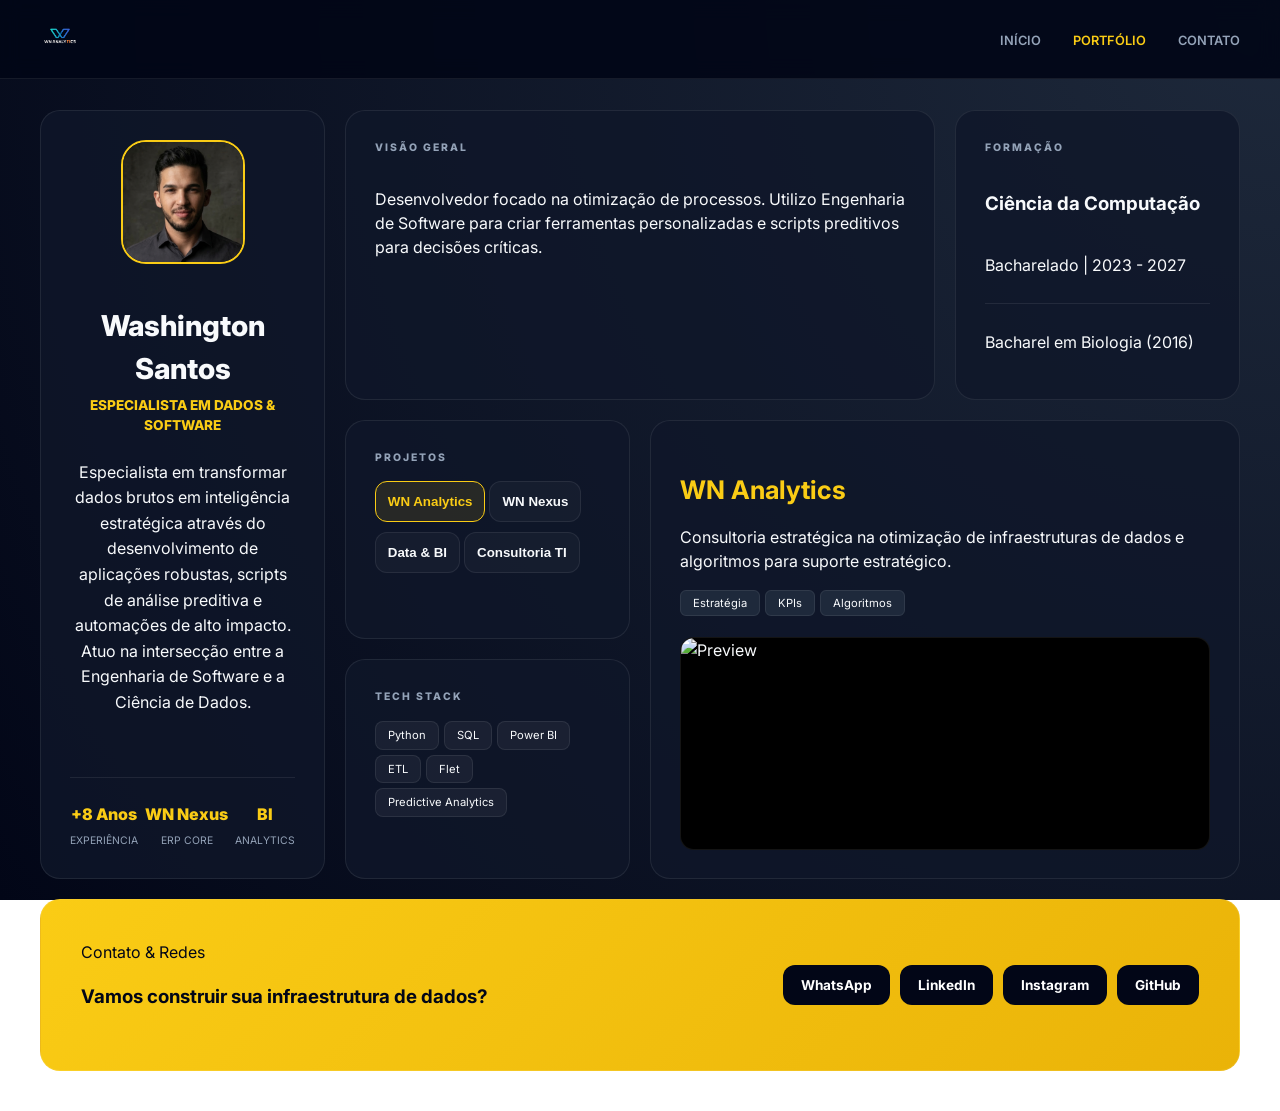
==== commit e3588d72: "Ajuste botões redes sociais" ====
--- a/portfolio.html
+++ b/portfolio.html
@@ -34,9 +34,8 @@
                 <h1>Washington Santos</h1>
                 <span class="p-gold-tag">Especialista em Dados & Software</span>
                 <p class="p-bio">
-                    Especialista em transformar dados brutos em inteligência estratégica através do desenvolvimento de aplicações robustas, scripts de análise preditiva e automações de alto impacto. Atuo na intersecção entre a Engenharia de Software e a Ciência de Dados para construir ecossistemas digitais escaláveis.
+                    Especialista em transformar dados brutos em inteligência estratégica através do desenvolvimento de aplicações robustas, scripts de análise preditiva e automações de alto impacto. Atuo na intersecção entre a Engenharia de Software e a Ciência de Dados.
                 </p>
-                
                 <div class="p-profile-stats">
                     <div class="p-stat-item">
                         <span class="p-stat-value">+8 Anos</span>
@@ -55,7 +54,7 @@
 
             <section class="p-card p-about">
                 <span class="p-label">Visão Geral</span>
-                <p>Desenvolvedor e Analista focado na otimização de processos corporativos. Utilizo Engenharia de Software para criar ferramentas personalizadas e scripts preditivos que fundamentam decisões críticas.</p>
+                <p>Desenvolvedor focado na otimização de processos. Utilizo Engenharia de Software para criar ferramentas personalizadas e scripts preditivos para decisões críticas.</p>
             </section>
 
             <section class="p-card p-edu">
@@ -88,7 +87,7 @@
                 <div class="p-details-content">
                     <div class="p-text-side">
                         <h2 class="p-gold-text" id="p-title">WN Analytics</h2>
-                        <p id="p-desc">Consultoria técnica especializada na otimização de infraestruturas de dados e criação de algoritmos para suporte estratégico.</p>
+                        <p id="p-desc">Consultoria estratégica na otimização de infraestruturas de dados e algoritmos para suporte estratégico.</p>
                         <div class="p-tags" id="p-tags">
                             <span>Estratégia</span><span>KPIs</span><span>Algoritmos</span>
                         </div>
@@ -113,17 +112,16 @@
                     </div>
                 </div>
             </section>
-
         </div>
     </main>
 
     <script>
         function updateProject(id) {
             const projects = {
-                analytics: { t: "WN Analytics", d: "Consultoria técnica especializada na otimização de infraestruturas de dados e criação de algoritmos para suporte estratégico à decisão empresarial.", g: ["Estratégia", "KPIs", "Algoritmos"], i: "imagens/analytics-preview.png" },
-                nexus: { t: "WN Nexus", d: "Ecossistema ERP desenvolvido com arquitetura escalável e foco em Engenharia de Software. Integra gestão de estoque, vendas e análise em tempo real.", g: ["Python", "Flet", "Engenharia"], i: "imagens/nexus-preview.png" },
-                bi: { t: "Data & BI", d: "Desenvolvimento de pipelines de ETL, scripts de análise preditiva em Python e dashboards que transformam volumes massivos de dados em previsões acionáveis.", g: ["Predictive", "ETL", "Power BI"], i: "imagens/bi-view.png" },
-                infra: { t: "Consultoria TI", d: "Governança tecnológica, segurança da informação e estruturação de infraestrutura robusta para continuidade do negócio.", g: ["Segurança", "Infra", "Redes"], i: "imagens/infra-view.png" }
+                analytics: { t: "WN Analytics", d: "Otimização de infraestruturas de dados e algoritmos estratégicos.", g: ["Estratégia", "KPIs", "Algoritmos"], i: "imagens/analytics-preview.png" },
+                nexus: { t: "WN Nexus", d: "ERP escalável com foco em Engenharia de Software. Gestão e análise em tempo real.", g: ["Python", "Flet", "Engenharia"], i: "imagens/nexus-preview.png" },
+                bi: { t: "Data & BI", d: "ETL e scripts preditivos em Python para previsões acionáveis.", g: ["Predictive", "ETL", "Power BI"], i: "imagens/bi-view.png" },
+                infra: { t: "Consultoria TI", d: "Governança tecnológica e segurança da informação para empresas.", g: ["Segurança", "Infra", "Redes"], i: "imagens/infra-view.png" }
             };
             const p = projects[id];
             document.querySelectorAll('.p-btn').forEach(b => b.classList.remove('active'));
--- a/styles-port.css
+++ b/styles-port.css
@@ -24,13 +24,13 @@
 
 .p-container { max-width: 1200px; margin: 0 auto; display: flex; justify-content: space-between; align-items: center; padding: 0 20px; }
 .p-logo img { height: 40px; }
-.p-nav ul { list-style: none; display: flex; gap: 2rem; }
+.p-nav ul { list-style: none; display: flex; gap: 2rem; margin: 0; padding: 0; }
 .p-nav a { text-decoration: none; color: var(--p-sub); font-weight: 600; font-size: 0.8rem; text-transform: uppercase; }
 .p-nav a.p-active { color: var(--p-gold); }
 
 .p-wrapper { max-width: 1200px; margin: 110px auto 40px; padding: 0 20px; }
 
-/* GRID ÁREAS - MAPEAMENTO FINAL */
+/* BENTO GRID AREAS */
 .p-bento-grid {
     display: grid;
     grid-template-columns: repeat(4, 1fr);
@@ -45,45 +45,57 @@
 .p-card { background: var(--p-card); border: 1px solid var(--p-border); border-radius: var(--p-radius); padding: 1.8rem; transition: var(--p-transition); display: flex; flex-direction: column; }
 .p-card:hover { border-color: rgba(250, 204, 21, 0.4); transform: translateY(-5px); }
 
-.p-profile { grid-area: profile; align-items: center; text-align: center; justify-content: flex-start; min-height: 550px; }
+/* AREAS */
+.p-profile { grid-area: profile; align-items: center; text-align: center; min-height: fit-content; }
 .p-about { grid-area: about; }
 .p-edu { grid-area: edu; }
 .p-menu { grid-area: menu; }
 .p-stack { grid-area: stack; }
-.p-details { grid-area: details; min-height: 400px; }
+.p-details { grid-area: details; min-height: 400px; opacity: 1; transition: opacity 0.3s ease; }
 .p-connect { grid-area: connect; background: linear-gradient(135deg, var(--p-gold) 0%, var(--p-gold-muted) 100%); color: #020617; padding: 2.5rem !important; }
 
-/* ESTILIZAÇÃO INTERNA PERFIL */
+/* PERFIL ITEMS */
 .p-photo { width: 120px; height: 120px; border-radius: 25px; border: 2px solid var(--p-gold); margin-bottom: 1rem; overflow: hidden; }
 .p-photo img { width: 100%; height: 100%; object-fit: cover; }
 .p-profile h1 { font-size: 1.8rem; font-weight: 800; margin-bottom: 0.3rem; }
-.p-bio { font-size: 1.05rem; margin: 0.5rem 0 auto; }
+.p-bio { font-size: 1rem; margin: 0.5rem 0 auto; color: var(--p-text); line-height: 1.6; }
 .p-profile-stats { display: flex; justify-content: space-between; width: 100%; margin-top: 2rem; padding-top: 1.5rem; border-top: 1px solid var(--p-border); }
 .p-stat-value { font-size: 1rem; font-weight: 850; color: var(--p-gold); display: block; }
 .p-stat-label { font-size: 0.65rem; text-transform: uppercase; color: var(--p-sub); }
 
-/* DETALHES DINÂMICOS */
+/* DETAILS SIDE */
 .p-details-content { display: flex; flex-direction: column; gap: 1.5rem; height: 100%; }
-.p-visual-side { border-radius: 14px; overflow: hidden; border: 1px solid var(--p-border); background: #000; flex: 1; }
-.p-img-fluid { width: 100%; height: 100%; object-fit: cover; opacity: 0.9; }
+.p-visual-side { border-radius: 14px; overflow: hidden; border: 1px solid var(--p-border); background: #000; flex: 1; min-height: 200px; }
+.p-img-fluid { width: 100%; height: 100%; object-fit: cover; }
 
-/* BOTÕES E LABELS */
+/* BTNS & LABELS */
 .p-gold-tag { color: var(--p-gold); font-size: 0.85rem; font-weight: 800; text-transform: uppercase; margin-bottom: 1rem; }
-.p-label { color: var(--p-sub); font-size: 0.65rem; text-transform: uppercase; letter-spacing: 2px; display: block; margin-bottom: 1rem; }
-.p-btn { background: rgba(255,255,255,0.03); border: 1px solid var(--p-border); color: var(--p-text); padding: 12px; border-radius: 12px; cursor: pointer; text-align: left; font-weight: 700; margin-bottom: 0.6rem; }
+.p-label { color: var(--p-sub); font-size: 0.65rem; text-transform: uppercase; letter-spacing: 2px; display: block; margin-bottom: 1rem; font-weight: 800; }
+.p-gold-text { color: var(--p-gold); font-size: 1.6rem; margin-bottom: 0.8rem; }
+.p-btn { background: rgba(255,255,255,0.03); border: 1px solid var(--p-border); color: var(--p-text); padding: 12px; border-radius: 12px; cursor: pointer; text-align: left; font-weight: 700; margin-bottom: 0.6rem; transition: 0.3s; }
 .p-btn.active { border-color: var(--p-gold); color: var(--p-gold); background: rgba(250, 204, 21, 0.1); }
-.p-tech-icons span { font-size: 0.7rem; background: rgba(255,255,255,0.05); padding: 5px 12px; border-radius: 8px; margin: 0 5px 5px 0; display: inline-block; }
+.p-tech-icons span { font-size: 0.7rem; background: rgba(255,255,255,0.05); padding: 5px 12px; border-radius: 8px; margin: 0 5px 5px 0; display: inline-block; border: 1px solid var(--p-border); }
+.p-tags span { font-size: 0.7rem; background: #1e293b; padding: 5px 12px; border-radius: 6px; margin-right: 5px; border: 1px solid var(--p-border); }
 
-/* CONTATO */
+/* SOCIAL BUTTONS (MOBILE FIX) */
 .p-connect-grid { display: flex; justify-content: space-between; align-items: center; }
-.p-btn-social { text-decoration: none; background: #020617; color: #fff !important; padding: 12px 20px; border-radius: 14px; font-weight: 700; font-size: 0.85rem; transition: var(--p-transition); margin-left: 0.5rem; }
+.p-social-btns { display: flex; gap: 10px; flex-wrap: wrap; justify-content: flex-end; }
+.p-btn-social { text-decoration: none; background: #020617; color: #fff !important; padding: 10px 18px; border-radius: 12px; font-weight: 700; font-size: 0.85rem; transition: var(--p-transition); }
 .p-btn-social:hover { transform: translateY(-3px); background: #1e293b; }
 
 /* RESPONSIVIDADE */
 @media (max-width: 1024px) {
     .p-bento-grid { grid-template-areas: "profile about about edu" "menu details details details" "stack details details details" "connect connect connect connect"; }
 }
+
 @media (max-width: 768px) {
-    .p-bento-grid { display: flex; flex-direction: column; }
+    .p-wrapper { margin-top: 100px; padding: 0 15px; }
+    .p-bento-grid { display: flex; flex-direction: column; gap: 1.5rem; }
     .p-connect-grid { flex-direction: column; text-align: center; gap: 1.5rem; }
+    .p-social-btns { justify-content: center; width: 100%; }
+    .p-btn-social { width: 45%; text-align: center; box-sizing: border-box; } /* Garante que os botões caibam em pares */
+}
+
+@media (max-width: 480px) {
+    .p-btn-social { width: 100%; } /* Em telas muito pequenas, empilha os botões */
 }
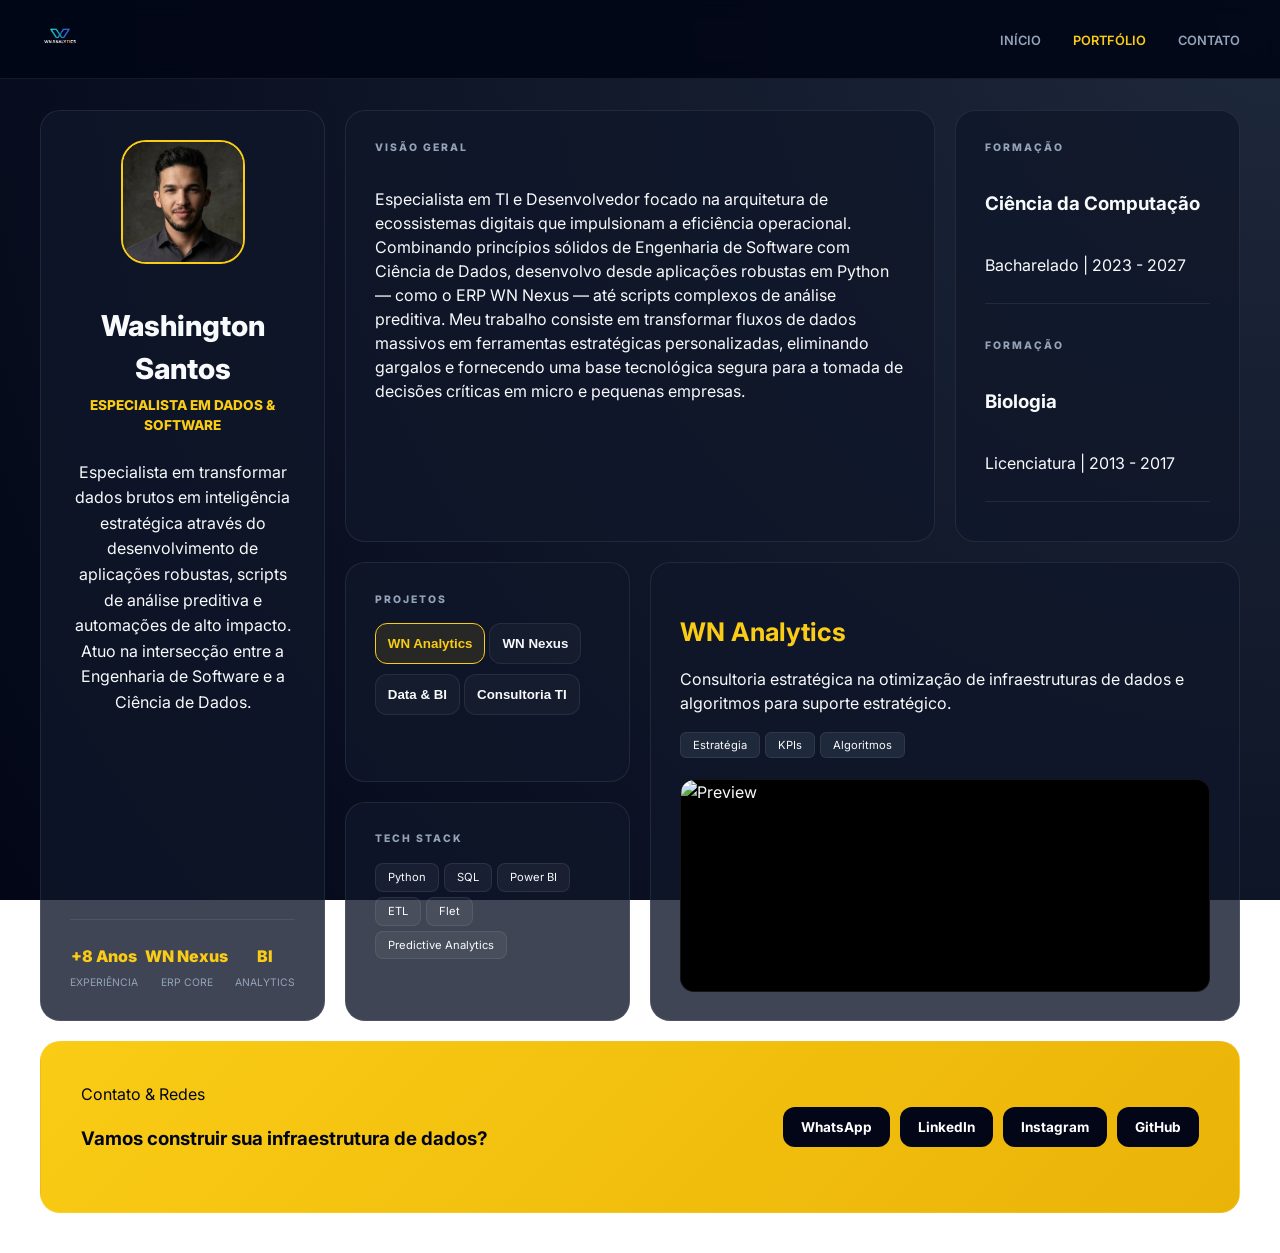
==== commit f725a983: "Update portfolio.html" ====
--- a/portfolio.html
+++ b/portfolio.html
@@ -54,7 +54,7 @@
 
             <section class="p-card p-about">
                 <span class="p-label">Visão Geral</span>
-                <p>Desenvolvedor focado na otimização de processos. Utilizo Engenharia de Software para criar ferramentas personalizadas e scripts preditivos para decisões críticas.</p>
+                <p>Especialista em TI e Desenvolvedor focado na arquitetura de ecossistemas digitais que impulsionam a eficiência operacional. Combinando princípios sólidos de Engenharia de Software com Ciência de Dados, desenvolvo desde aplicações robustas em Python — como o ERP WN Nexus — até scripts complexos de análise preditiva. Meu trabalho consiste em transformar fluxos de dados massivos em ferramentas estratégicas personalizadas, eliminando gargalos e fornecendo uma base tecnológica segura para a tomada de decisões críticas em micro e pequenas empresas.</p>
             </section>
 
             <section class="p-card p-edu">
@@ -62,7 +62,11 @@
                 <h3>Ciência da Computação</h3>
                 <p class="p-edu-meta">Bacharelado | 2023 - 2027</p>
                 <div style="height: 1px; background: var(--p-border); margin: 10px 0;"></div>
-                <p class="p-edu-meta">Bacharel em Biologia (2016)</p>
+                <br>
+                <span class="p-label">Formação</span>
+                <h3>Biologia</h3>
+                <p class="p-edu-meta">Licenciatura | 2013 - 2017</p>
+                <div style="height: 1px; background: var(--p-border); margin: 10px 0;"></div>
             </section>
 
             <section class="p-card p-menu">
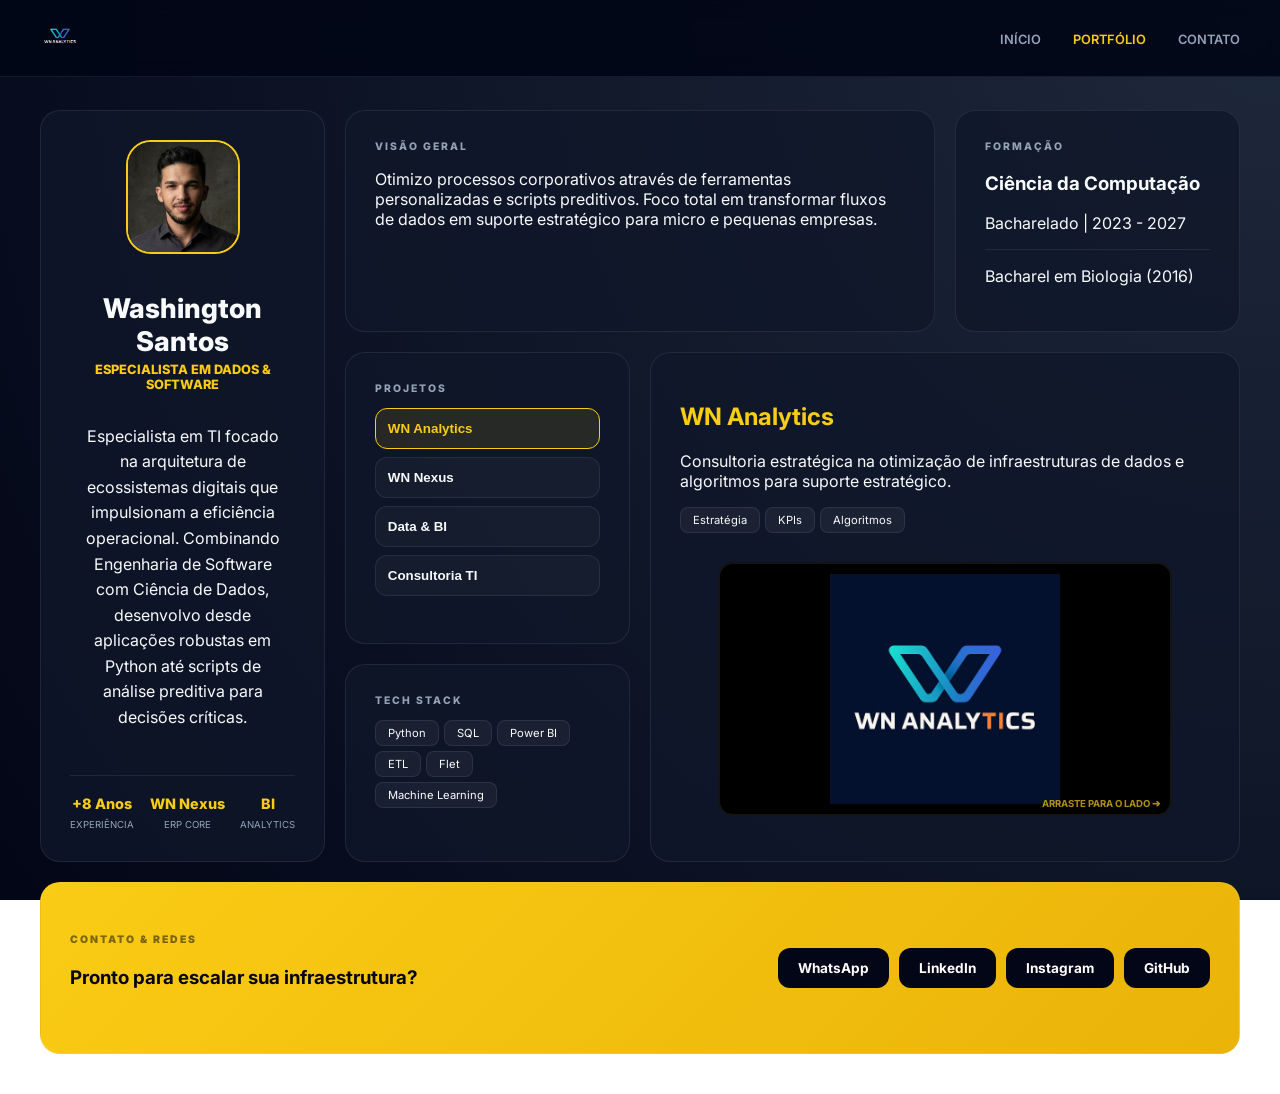
==== commit 8258b66f: "carrossel" ====
--- a/portfolio.html
+++ b/portfolio.html
@@ -34,7 +34,7 @@
                 <h1>Washington Santos</h1>
                 <span class="p-gold-tag">Especialista em Dados & Software</span>
                 <p class="p-bio">
-                    Especialista em transformar dados brutos em inteligência estratégica através do desenvolvimento de aplicações robustas, scripts de análise preditiva e automações de alto impacto. Atuo na intersecção entre a Engenharia de Software e a Ciência de Dados.
+                    Especialista em TI focado na arquitetura de ecossistemas digitais que impulsionam a eficiência operacional. Combinando Engenharia de Software com Ciência de Dados, desenvolvo desde aplicações robustas em Python até scripts de análise preditiva para decisões críticas.
                 </p>
                 <div class="p-profile-stats">
                     <div class="p-stat-item">
@@ -54,19 +54,15 @@
 
             <section class="p-card p-about">
                 <span class="p-label">Visão Geral</span>
-                <p>Especialista em TI e Desenvolvedor focado na arquitetura de ecossistemas digitais que impulsionam a eficiência operacional. Combinando princípios sólidos de Engenharia de Software com Ciência de Dados, desenvolvo desde aplicações robustas em Python — como o ERP WN Nexus — até scripts complexos de análise preditiva. Meu trabalho consiste em transformar fluxos de dados massivos em ferramentas estratégicas personalizadas, eliminando gargalos e fornecendo uma base tecnológica segura para a tomada de decisões críticas em micro e pequenas empresas.</p>
+                <p>Otimizo processos corporativos através de ferramentas personalizadas e scripts preditivos. Foco total em transformar fluxos de dados em suporte estratégico para micro e pequenas empresas.</p>
             </section>
 
             <section class="p-card p-edu">
                 <span class="p-label">Formação</span>
                 <h3>Ciência da Computação</h3>
                 <p class="p-edu-meta">Bacharelado | 2023 - 2027</p>
-                <div style="height: 1px; background: var(--p-border); margin: 10px 0;"></div>
-                <br>
-                <span class="p-label">Formação</span>
-                <h3>Biologia</h3>
-                <p class="p-edu-meta">Licenciatura | 2013 - 2017</p>
-                <div style="height: 1px; background: var(--p-border); margin: 10px 0;"></div>
+                <div class="p-divider"></div>
+                <p class="p-edu-meta">Bacharel em Biologia (2016)</p>
             </section>
 
             <section class="p-card p-menu">
@@ -83,7 +79,7 @@
                 <span class="p-label">Tech Stack</span>
                 <div class="p-tech-icons">
                     <span>Python</span><span>SQL</span><span>Power BI</span>
-                    <span>ETL</span><span>Flet</span><span>Predictive Analytics</span>
+                    <span>ETL</span><span>Flet</span><span>Machine Learning</span>
                 </div>
             </section>
 
@@ -97,7 +93,10 @@
                         </div>
                     </div>
                     <div class="p-visual-side">
-                        <img id="p-image" src="imagens/analytics-preview.png" alt="Preview" class="p-img-fluid">
+                        <div class="p-carousel" id="p-carousel">
+                            <img src="imagens/logo_wn.jpg" class="p-img-fluid">
+                        </div>
+                        <div class="p-carousel-hint">Arraste para o lado ➔</div>
                     </div>
                 </div>
             </section>
@@ -106,7 +105,7 @@
                 <div class="p-connect-grid">
                     <div class="p-connect-text">
                         <span class="p-label-dark">Contato & Redes</span>
-                        <h3>Vamos construir sua infraestrutura de dados?</h3>
+                        <h3>Pronto para escalar sua infraestrutura?</h3>
                     </div>
                     <div class="p-social-btns">
                         <a href="https://wa.me/5581998286308" class="p-btn-social" target="_blank">WhatsApp</a>
@@ -122,23 +121,51 @@
     <script>
         function updateProject(id) {
             const projects = {
-                analytics: { t: "WN Analytics", d: "Otimização de infraestruturas de dados e algoritmos estratégicos.", g: ["Estratégia", "KPIs", "Algoritmos"], i: "imagens/analytics-preview.png" },
-                nexus: { t: "WN Nexus", d: "ERP escalável com foco em Engenharia de Software. Gestão e análise em tempo real.", g: ["Python", "Flet", "Engenharia"], i: "imagens/nexus-preview.png" },
-                bi: { t: "Data & BI", d: "ETL e scripts preditivos em Python para previsões acionáveis.", g: ["Predictive", "ETL", "Power BI"], i: "imagens/bi-view.png" },
-                infra: { t: "Consultoria TI", d: "Governança tecnológica e segurança da informação para empresas.", g: ["Segurança", "Infra", "Redes"], i: "imagens/infra-view.png" }
+                analytics: { 
+                    t: "WN Analytics", 
+                    d: "Otimização de infraestruturas de dados e algoritmos estratégicos.", 
+                    g: ["Estratégia", "KPIs", "Algoritmos"], 
+                    i: ["imagens/analytics-preview.png", "imagens/analytics-2.png"] 
+                },
+                nexus: { 
+                    t: "WN Nexus", 
+                    d: "ERP escalável com foco em Engenharia de Software. Gestão e análise em tempo real.", 
+                    g: ["Python", "Flet", "Engenharia"], 
+                    i: ["imagens/nexus-vendas.png", "imagens/nexus-estoque.png", "imagens/nexus-dash.png"] 
+                },
+                bi: { 
+                    t: "Data & BI", 
+                    d: "ETL e scripts preditivos em Python para previsões acionáveis.", 
+                    g: ["Predictive", "ETL", "Power BI"], 
+                    i: ["imagens/bi-view.png", "imagens/bi-view-2.png"] 
+                },
+                infra: { 
+                    t: "Consultoria TI", 
+                    d: "Governança tecnológica e segurança da informação corporativa.", 
+                    g: ["Segurança", "Infra", "Redes"], 
+                    i: ["imagens/infra-view.png"] 
+                }
             };
+
             const p = projects[id];
             document.querySelectorAll('.p-btn').forEach(b => b.classList.remove('active'));
             event.currentTarget.classList.add('active');
+
             const display = document.getElementById('project-display');
             display.style.opacity = 0;
+
             setTimeout(() => {
                 document.getElementById('p-title').innerText = p.t;
                 document.getElementById('p-desc').innerText = p.d;
-                document.getElementById('p-image').src = p.i;
                 document.getElementById('p-tags').innerHTML = p.g.map(tag => `<span>${tag}</span>`).join('');
+                
+                // Atualiza Carrossel
+                const carousel = document.getElementById('p-carousel');
+                carousel.innerHTML = p.i.map(src => `<img src="${src}" class="p-img-fluid">`).join('');
+                carousel.scrollLeft = 0; // Reseta o scroll para a primeira foto
+                
                 display.style.opacity = 1;
-            }, 200);
+            }, 250);
         }
     </script>
 </body>
--- a/styles-port.css
+++ b/styles-port.css
@@ -13,7 +13,7 @@
 .p-page {
     background: radial-gradient(circle at top right, #1e293b, var(--p-bg)) !important;
     background-attachment: fixed !important;
-    color: var(--p-text); margin: 0; font-family: 'Inter', sans-serif; line-height: 1.5;
+    color: var(--p-text); margin: 0; font-family: 'Inter', sans-serif;
 }
 
 .p-header {
@@ -30,7 +30,7 @@
 
 .p-wrapper { max-width: 1200px; margin: 110px auto 40px; padding: 0 20px; }
 
-/* BENTO GRID AREAS */
+/* BENTO GRID */
 .p-bento-grid {
     display: grid;
     grid-template-columns: repeat(4, 1fr);
@@ -42,45 +42,83 @@
     gap: 1.25rem;
 }
 
-.p-card { background: var(--p-card); border: 1px solid var(--p-border); border-radius: var(--p-radius); padding: 1.8rem; transition: var(--p-transition); display: flex; flex-direction: column; }
+.p-card { background: var(--p-card); border: 1px solid var(--p-border); border-radius: var(--p-radius); padding: 1.8rem; transition: var(--p-transition); overflow: hidden; }
 .p-card:hover { border-color: rgba(250, 204, 21, 0.4); transform: translateY(-5px); }
 
-/* AREAS */
-.p-profile { grid-area: profile; align-items: center; text-align: center; min-height: fit-content; }
+/* ÁREAS */
+.p-profile { grid-area: profile; display: flex; flex-direction: column; align-items: center; text-align: center; }
 .p-about { grid-area: about; }
 .p-edu { grid-area: edu; }
 .p-menu { grid-area: menu; }
 .p-stack { grid-area: stack; }
-.p-details { grid-area: details; min-height: 400px; opacity: 1; transition: opacity 0.3s ease; }
-.p-connect { grid-area: connect; background: linear-gradient(135deg, var(--p-gold) 0%, var(--p-gold-muted) 100%); color: #020617; padding: 2.5rem !important; }
+.p-details { grid-area: details; min-height: 450px; opacity: 1; transition: opacity 0.3s; }
+.p-connect { grid-area: connect; background: linear-gradient(135deg, var(--p-gold) 0%, var(--p-gold-muted) 100%); color: #020617; }
 
-/* PERFIL ITEMS */
-.p-photo { width: 120px; height: 120px; border-radius: 25px; border: 2px solid var(--p-gold); margin-bottom: 1rem; overflow: hidden; }
+/* PERFIL */
+.p-photo { width: 110px; height: 110px; border-radius: 25px; border: 2px solid var(--p-gold); margin-bottom: 1rem; overflow: hidden; }
 .p-photo img { width: 100%; height: 100%; object-fit: cover; }
-.p-profile h1 { font-size: 1.8rem; font-weight: 800; margin-bottom: 0.3rem; }
-.p-bio { font-size: 1rem; margin: 0.5rem 0 auto; color: var(--p-text); line-height: 1.6; }
-.p-profile-stats { display: flex; justify-content: space-between; width: 100%; margin-top: 2rem; padding-top: 1.5rem; border-top: 1px solid var(--p-border); }
-.p-stat-value { font-size: 1rem; font-weight: 850; color: var(--p-gold); display: block; }
-.p-stat-label { font-size: 0.65rem; text-transform: uppercase; color: var(--p-sub); }
+.p-profile h1 { font-size: 1.7rem; font-weight: 800; margin-bottom: 0.2rem; }
+.p-gold-tag { color: var(--p-gold); font-size: 0.8rem; font-weight: 800; text-transform: uppercase; margin-bottom: 1rem; }
+.p-bio { font-size: 1rem; line-height: 1.6; margin-bottom: auto; padding: 0 10px; }
+.p-profile-stats { display: flex; justify-content: space-between; width: 100%; margin-top: 1.5rem; padding-top: 1.2rem; border-top: 1px solid var(--p-border); }
+.p-stat-value { font-size: 0.9rem; font-weight: 800; color: var(--p-gold); display: block; }
+.p-stat-label { font-size: 0.6rem; text-transform: uppercase; color: var(--p-sub); }
 
-/* DETAILS SIDE */
-.p-details-content { display: flex; flex-direction: column; gap: 1.5rem; height: 100%; }
-.p-visual-side { border-radius: 14px; overflow: hidden; border: 1px solid var(--p-border); background: #000; flex: 1; min-height: 200px; }
-.p-img-fluid { width: 100%; height: 100%; object-fit: cover; }
+/* CARROSSEL DE IMAGENS */
+.p-visual-side {
+    position: relative;
+    max-width: 85%;
+    margin: 1.5rem auto 0;
+    background: #000;
+    border-radius: 15px;
+    border: 2px solid var(--p-border);
+    transition: var(--p-transition);
+}
 
-/* BTNS & LABELS */
-.p-gold-tag { color: var(--p-gold); font-size: 0.85rem; font-weight: 800; text-transform: uppercase; margin-bottom: 1rem; }
-.p-label { color: var(--p-sub); font-size: 0.65rem; text-transform: uppercase; letter-spacing: 2px; display: block; margin-bottom: 1rem; font-weight: 800; }
-.p-gold-text { color: var(--p-gold); font-size: 1.6rem; margin-bottom: 0.8rem; }
-.p-btn { background: rgba(255,255,255,0.03); border: 1px solid var(--p-border); color: var(--p-text); padding: 12px; border-radius: 12px; cursor: pointer; text-align: left; font-weight: 700; margin-bottom: 0.6rem; transition: 0.3s; }
+.p-card:hover .p-visual-side { border-color: var(--p-gold); box-shadow: 0 0 20px rgba(250, 204, 21, 0.2); }
+
+.p-carousel {
+    display: flex;
+    overflow-x: auto;
+    scroll-snap-type: x mandatory;
+    gap: 0;
+    border-radius: 13px;
+    -ms-overflow-style: none; scrollbar-width: none;
+}
+.p-carousel::-webkit-scrollbar { display: none; }
+
+.p-img-fluid {
+    flex: 0 0 100%;
+    width: 100%;
+    height: 250px;
+    object-fit: contain;
+    scroll-snap-align: center;
+    padding: 10px;
+    box-sizing: border-box;
+}
+
+.p-carousel-hint {
+    position: absolute; bottom: 5px; right: 10px;
+    font-size: 0.6rem; color: var(--p-gold); font-weight: 700;
+    text-transform: uppercase; pointer-events: none; opacity: 0.7;
+}
+
+/* BOTÕES E TAGS */
+.p-label { color: var(--p-sub); font-size: 0.65rem; text-transform: uppercase; letter-spacing: 2px; display: block; margin-bottom: 0.8rem; font-weight: 800; }
+.p-label-dark { color: rgba(0,0,0,0.5); font-size: 0.65rem; text-transform: uppercase; letter-spacing: 2px; font-weight: 900; }
+.p-gold-text { color: var(--p-gold); font-size: 1.5rem; }
+.p-divider { height: 1px; background: var(--p-border); margin: 8px 0; }
+
+.p-btn-group { display: flex; flex-direction: column; gap: 0.5rem; }
+.p-btn { background: rgba(255,255,255,0.03); border: 1px solid var(--p-border); color: var(--p-text); padding: 12px; border-radius: 12px; cursor: pointer; text-align: left; font-weight: 700; transition: 0.3s; }
 .p-btn.active { border-color: var(--p-gold); color: var(--p-gold); background: rgba(250, 204, 21, 0.1); }
-.p-tech-icons span { font-size: 0.7rem; background: rgba(255,255,255,0.05); padding: 5px 12px; border-radius: 8px; margin: 0 5px 5px 0; display: inline-block; border: 1px solid var(--p-border); }
-.p-tags span { font-size: 0.7rem; background: #1e293b; padding: 5px 12px; border-radius: 6px; margin-right: 5px; border: 1px solid var(--p-border); }
 
-/* SOCIAL BUTTONS (MOBILE FIX) */
-.p-connect-grid { display: flex; justify-content: space-between; align-items: center; }
+.p-tech-icons span, .p-tags span { font-size: 0.7rem; background: rgba(255,255,255,0.05); padding: 5px 12px; border-radius: 8px; margin: 0 5px 5px 0; display: inline-block; border: 1px solid var(--p-border); }
+
+/* CONTATO */
+.p-connect-grid { display: flex; justify-content: space-between; align-items: center; padding: 1rem 0; }
 .p-social-btns { display: flex; gap: 10px; flex-wrap: wrap; justify-content: flex-end; }
-.p-btn-social { text-decoration: none; background: #020617; color: #fff !important; padding: 10px 18px; border-radius: 12px; font-weight: 700; font-size: 0.85rem; transition: var(--p-transition); }
+.p-btn-social { text-decoration: none; background: #020617; color: #fff !important; padding: 12px 20px; border-radius: 12px; font-weight: 700; font-size: 0.85rem; transition: 0.3s; }
 .p-btn-social:hover { transform: translateY(-3px); background: #1e293b; }
 
 /* RESPONSIVIDADE */
@@ -89,13 +127,10 @@
 }
 
 @media (max-width: 768px) {
-    .p-wrapper { margin-top: 100px; padding: 0 15px; }
-    .p-bento-grid { display: flex; flex-direction: column; gap: 1.5rem; }
+    .p-wrapper { margin-top: 100px; }
+    .p-bento-grid { display: flex; flex-direction: column; gap: 1rem; }
     .p-connect-grid { flex-direction: column; text-align: center; gap: 1.5rem; }
     .p-social-btns { justify-content: center; width: 100%; }
-    .p-btn-social { width: 45%; text-align: center; box-sizing: border-box; } /* Garante que os botões caibam em pares */
-}
-
-@media (max-width: 480px) {
-    .p-btn-social { width: 100%; } /* Em telas muito pequenas, empilha os botões */
+    .p-btn-social { width: 46%; text-align: center; } /* Mantém em pares no mobile */
+    .p-visual-side { max-width: 100%; }
 }
